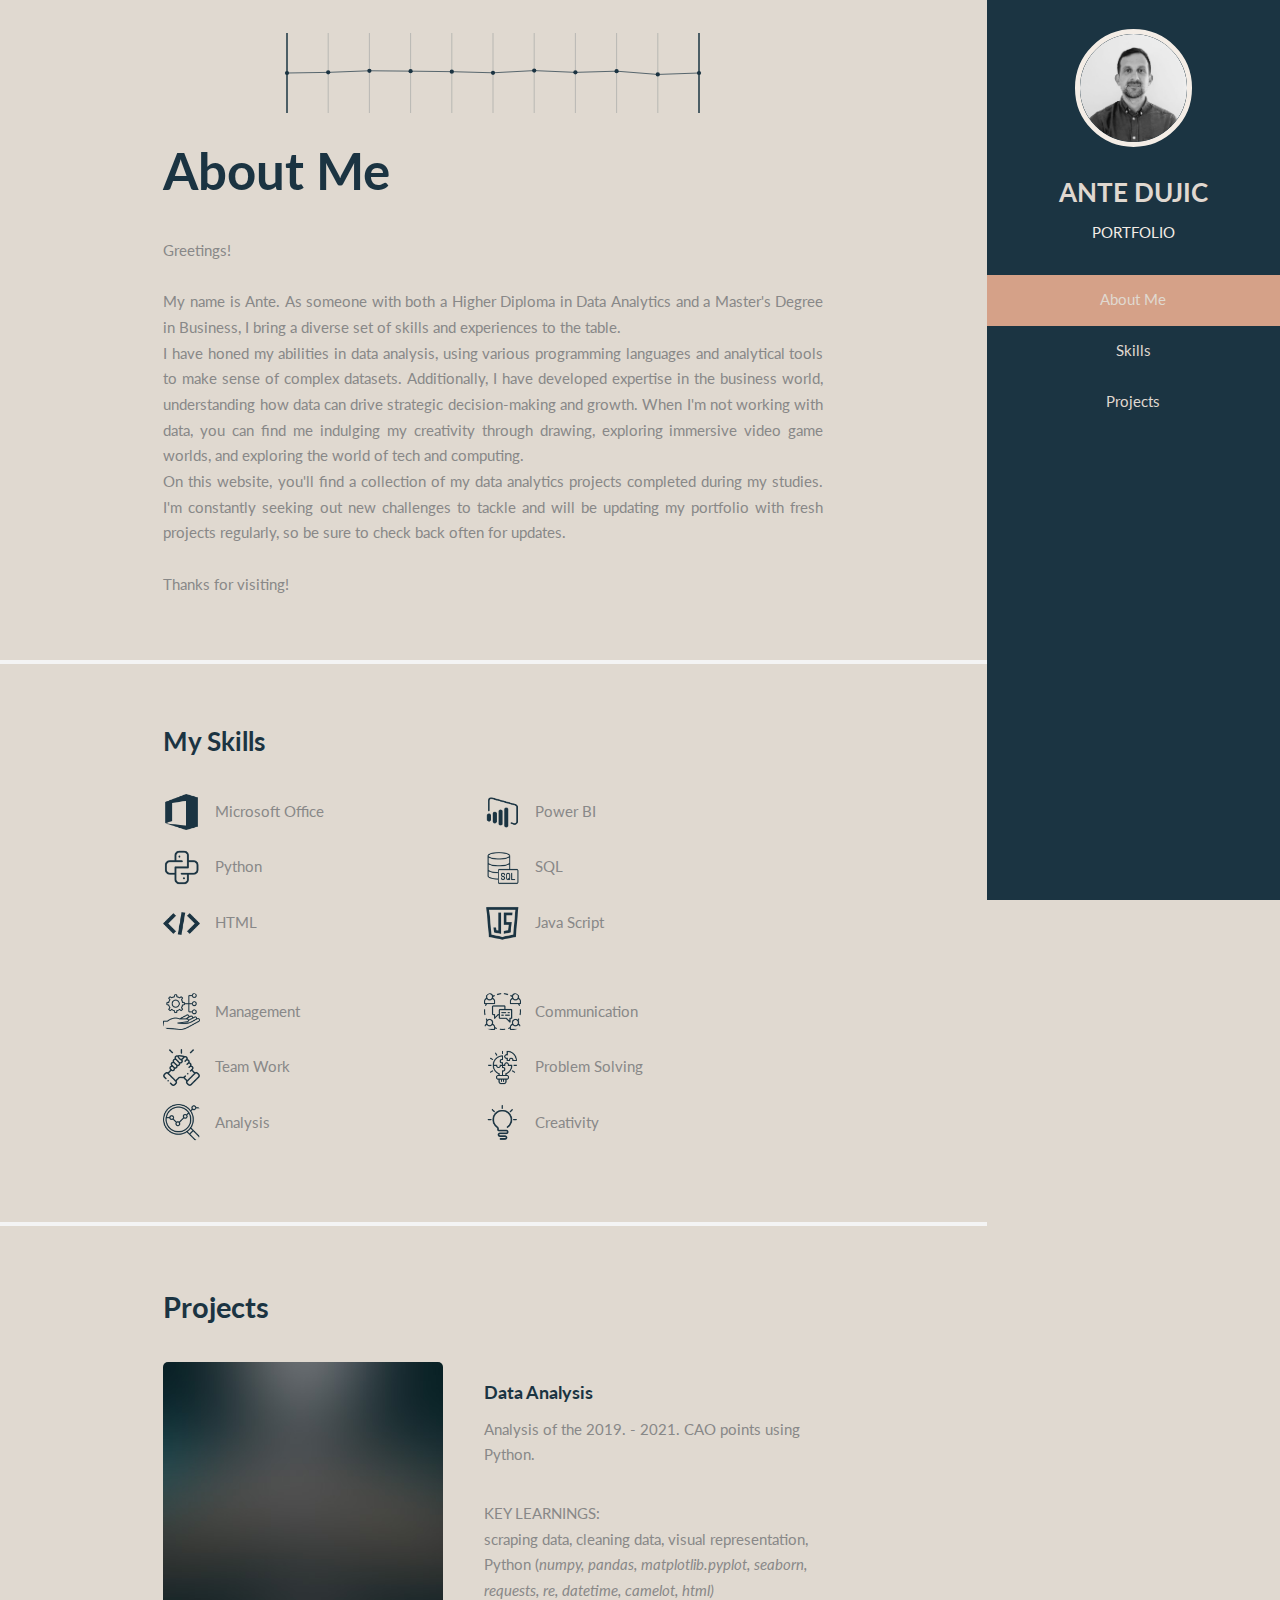
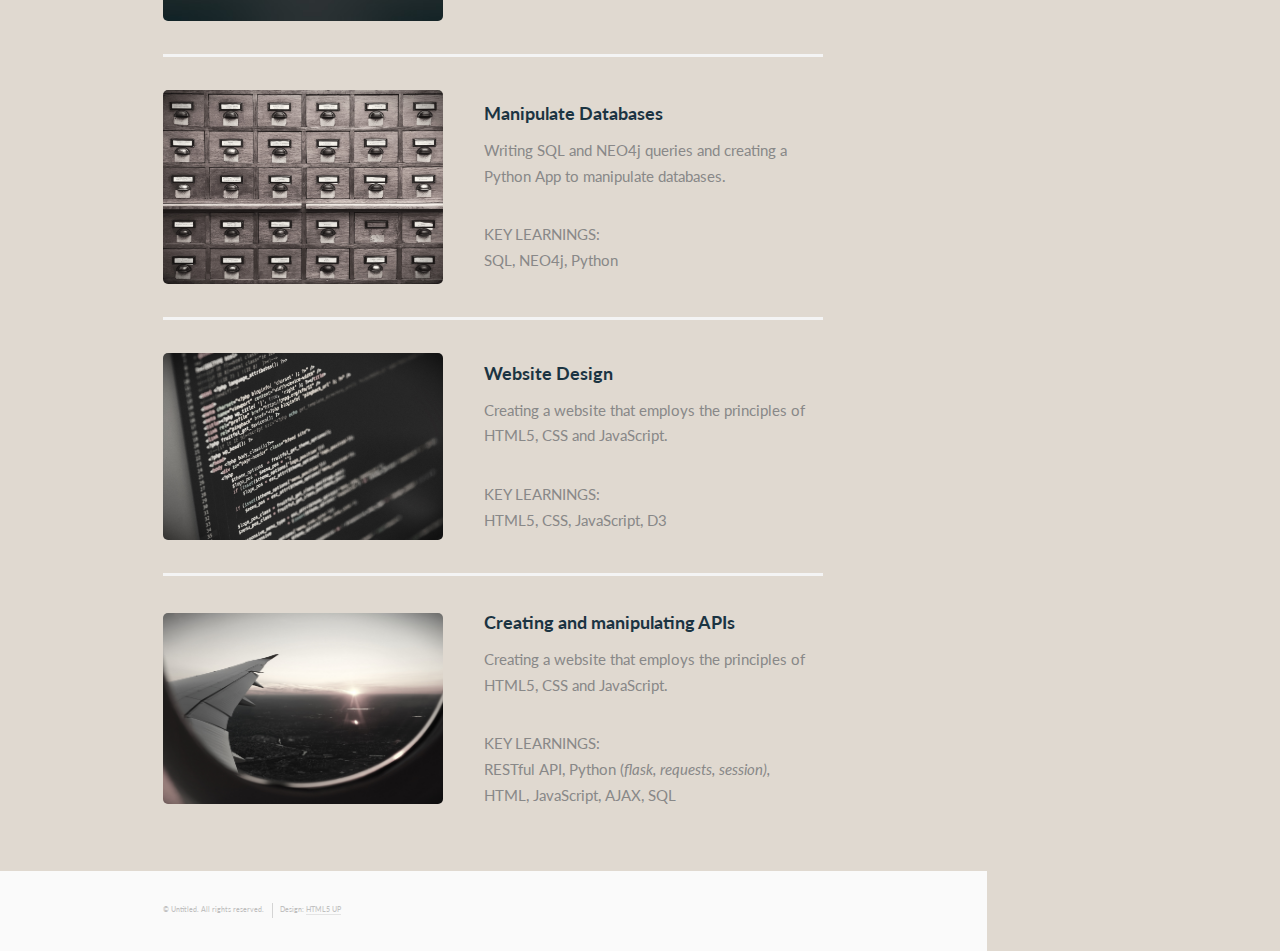
==== index.html @ eb54cd2c "Update" ====
<!DOCTYPE HTML>
<!--
	Read Only by HTML5 UP
	html5up.net | @ajlkn
	Free for personal and commercial use under the CCA 3.0 license (html5up.net/license)
-->
<html>
	<head>
		<title>Read Only by HTML5 UP</title>
		<meta charset="utf-8" />
		<meta name="viewport" content="width=device-width, initial-scale=1, user-scalable=no" />
		<link rel="stylesheet" href="assets/css/main.css" />
	</head>
	<body class="is-preload">

		<!-- Header -->
			<section id="header">
				<header>
					<span class="image avatar"><img src="images/profile.jpg" alt="" /></span>
					<h1 id="logo"><a href="#">ANTE DUJIC</a></h1>
					<p>PORTFOLIO</p>
				</header>
				<nav id="nav">
					<ul>
						<li><a href="#one" class="active">About Me</a></li>
						<li><a href="#two">Skills</a></li>
						<li><a href="#three">Projects</a></li>
						
					</ul>
				</nav>
				<footer>
					<ul class="icons">
						<li><a href="https://www.linkedin.com/in/ante-dujic-0506/" target="_blank" class="icon brands fa-linkedin"><span class="label">LinkedIn</span></a></li>
						<li><a href="https://github.com/AnteDujic" target="_blank" class="icon brands fa-github"><span class="label">Github</span></a></li>
						<li><a href="mailto:ante.dujic0506@gmail.com" target="_blank"  class="icon solid fa-envelope"><span class="label">Email</span></a></li>
					</ul>
				</footer>
			</section>

		<!-- Wrapper -->
			<div id="wrapper">

				<!-- Main -->
					<div id="main">

						<!-- One -->
							<section id="one">
								<div id="particles" class="image main" data-position="center">
									<canvas id="canvas"></canvas>
								</div>
								<div class="container">
									<header class="major">
										<h2>About Me</h2>
										
									</header>
									<p>Greetings! </br></br>
									My name is Ante. As someone with both a Higher Diploma in Data Analytics and a Master's Degree in Business, I bring a diverse set of skills and experiences to the table. </br> I have honed my abilities in data analysis, using various programming languages and analytical tools to make sense of complex datasets. Additionally, I have developed expertise in the business world, understanding how data can drive strategic decision-making and growth. When I'm not working with data, you can find me indulging my creativity through drawing, exploring immersive video game worlds, and exploring the world of tech and computing.</br>
									On this website, you'll find a collection of my data analytics projects completed during my studies. I'm constantly seeking out new challenges to tackle and will be updating my portfolio with fresh projects regularly, so be sure to check back often for updates.</br></br>
									Thanks for visiting! </p>
								</div>
							</section>

						<!-- Two -->
							<section id="two">
								<div class="container">
									<h3>My Skills</h3>
									<p></p>
									
									<ul class="feature-icons">
										<li><img src="images/icons/office.png" alt="Office">Microsoft Office</li>
										<li><img src="images/icons/powerbi.png" alt="BI">Power BI</li>
										<li><img src="images/icons/python.png" alt="Python">Python</li>	
										<li><img src="images/icons/sql.png" alt="Sql">SQL</li>
										<li><img src="images/icons/html.png" alt="html">HTML</li>
										<li><img src="images/icons/js.png" alt="Sql">Java Script</li>
									</ul>
									<ul class="feature-icons">
										<li><img src="images/icons/manage.png" alt="Management">Management</li>
										<li><img src="images/icons/talk.png" alt="Communication">Communication</li>
										<li><img src="images/icons/support.png" alt="Team Work">Team Work</li>	
										<li><img src="images/icons/problem.png" alt="Problem Solving">Problem Solving</li>
										<li><img src="images/icons/analysis.png" alt="Analysis">Analysis</li>
										<li><img src="images/icons/idea.png" alt="Creativity">Creativity</li>
									</ul>

								</div>
							</section>

						<!-- Three -->
							<section id="three">
								<div class="container">
									<h2>Projects</h2>
									<p></p>
									<div class="features">
										<article>
											<a href="https://nbviewer.org/github/AnteDujic/Fundamentals-of-Data-Analysis/blob/main/cao.ipynb" target="_blank" class="image"><img src="images/pic03.jpg" alt="" /></a>
											<div class="inner">
												<h4>Data Analysis</h4>
												<p>Analysis of the 2019. - 2021. CAO points using Python.</p>
												<p>KEY LEARNINGS:</br> scraping data, cleaning data, visual representation, Python (<i>numpy, pandas, matplotlib.pyplot, seaborn, requests, re, datetime, camelot, html)</i> </p>
											</div>
										</article>
										<article>
											<a href="https://github.com/AnteDujic/Applied-Databases" target="_blank" class="image"><img src="images/pic02.jpg" alt="" /></a>
											<div class="inner">
												<h4>Manipulate Databases</h4>
												<p>Writing SQL and NEO4j queries and creating a Python App to manipulate databases.</p>
												<p> KEY LEARNINGS: </br> SQL, NEO4j, Python </p>
											</div>
										</article>
										<article>
											<a href="https://github.com/AnteDujic/Web-Application-Development" target="_blank" class="image"><img src="images/pic01.jpg" alt="" /></a>
											<div class="inner">
												<h4>Website Design</h4>
												<p>Creating a website that employs the principles of HTML5, CSS and JavaScript.</p>
												<p>KEY LEARNINGS: </br> HTML5, CSS, JavaScript, D3</p>
											</div>
										</article>
																											<article>
											<a href="https://github.com/AnteDujic/data-representation-BigProject" target="_blank" class="image"><img src="images/pic04.jpg" alt="" /></a>
											<div class="inner">
												<h4>Creating and manipulating APIs</h4>
												<p>Creating a website that employs the principles of HTML5, CSS and JavaScript.</p>
												<p>KEY LEARNINGS: </br> RESTful API, Python (<i>flask, requests, session), </i> HTML, JavaScript, AJAX, SQL</p>
											</div>
										</article>
									</div>
								</div>
							</section>

						<!-- Four -->
						<!--
							<section id="four">
								<div class="container">
									<h3>Contact Me</h3>
									<p>Integer eu ante ornare amet commetus vestibulum blandit integer in curae ac faucibus integer non. Adipiscing cubilia elementum integer. Integer eu ante ornare amet commetus.</p>
									<form method="post" action="#">
										<div class="row gtr-uniform">
											<div class="col-6 col-12-xsmall"><input type="text" name="name" id="name" placeholder="Name" /></div>
											<div class="col-6 col-12-xsmall"><input type="email" name="email" id="email" placeholder="Email" /></div>
											<div class="col-12"><input type="text" name="subject" id="subject" placeholder="Subject" /></div>
											<div class="col-12"><textarea name="message" id="message" placeholder="Message" rows="6"></textarea></div>
											<div class="col-12">
												<ul class="actions">
													<li><input type="submit" class="primary" value="Send Message" /></li>
													<li><input type="reset" value="Reset Form" /></li>
												</ul>
											</div>
										</div>
									</form>
								</div>
							</section>

						<!-- Five -->
						<!--
							<section id="five">
								<div class="container">
									<h3>Elements</h3>

									<section>
										<h4>Text</h4>
										<p>This is <b>bold</b> and this is <strong>strong</strong>. This is <i>italic</i> and this is <em>emphasized</em>.
										This is <sup>superscript</sup> text and this is <sub>subscript</sub> text.
										This is <u>underlined</u> and this is code: <code>for (;;) { ... }</code>. Finally, <a href="#">this is a link</a>.</p>
										<hr />
										<header>
											<h4>Heading with a Subtitle</h4>
											<p>Lorem ipsum dolor sit amet nullam id egestas urna aliquam</p>
										</header>
										<p>Nunc lacinia ante nunc ac lobortis. Interdum adipiscing gravida odio porttitor sem non mi integer non faucibus ornare mi ut ante amet placerat aliquet. Volutpat eu sed ante lacinia sapien lorem accumsan varius montes viverra nibh in adipiscing blandit tempus accumsan.</p>
										<header>
											<h5>Heading with a Subtitle</h5>
											<p>Lorem ipsum dolor sit amet nullam id egestas urna aliquam</p>
										</header>
										<p>Nunc lacinia ante nunc ac lobortis. Interdum adipiscing gravida odio porttitor sem non mi integer non faucibus ornare mi ut ante amet placerat aliquet. Volutpat eu sed ante lacinia sapien lorem accumsan varius montes viverra nibh in adipiscing blandit tempus accumsan.</p>
										<hr />
										<h2>Heading Level 2</h2>
										<h3>Heading Level 3</h3>
										<h4>Heading Level 4</h4>
										<h5>Heading Level 5</h5>
										<h6>Heading Level 6</h6>
										<hr />
										<h5>Blockquote</h5>
										<blockquote>Fringilla nisl. Donec accumsan interdum nisi, quis tincidunt felis sagittis eget tempus euismod. Vestibulum ante ipsum primis in faucibus vestibulum. Blandit adipiscing eu felis iaculis volutpat ac adipiscing accumsan faucibus. Vestibulum ante ipsum primis in faucibus lorem ipsum dolor sit amet nullam adipiscing eu felis.</blockquote>
										<h5>Preformatted</h5>
										<pre><code>i = 0;

while (!deck.isInOrder()) {
    print 'Iteration ' + i;
    deck.shuffle();
    i++;
}

print 'It took ' + i + ' iterations to sort the deck.';</code></pre>
									</section>

									<section>
										<h4>Lists</h4>
										<div class="row">
											<div class="col-6 col-12-xsmall">
												<h5>Unordered</h5>
												<ul>
													<li>Dolor pulvinar etiam magna etiam.</li>
													<li>Sagittis adipiscing lorem eleifend.</li>
													<li>Felis enim feugiat dolore viverra.</li>
												</ul>
												<h5>Alternate</h5>
												<ul class="alt">
													<li>Dolor pulvinar etiam magna etiam.</li>
													<li>Sagittis adipiscing lorem eleifend.</li>
													<li>Felis enim feugiat dolore viverra.</li>
												</ul>
											</div>
											<div class="col-6 col-12-xsmall">
												<h5>Ordered</h5>
												<ol>
													<li>Dolor pulvinar etiam magna etiam.</li>
													<li>Etiam vel felis at lorem sed viverra.</li>
													<li>Felis enim feugiat dolore viverra.</li>
													<li>Dolor pulvinar etiam magna etiam.</li>
													<li>Etiam vel felis at lorem sed viverra.</li>
													<li>Felis enim feugiat dolore viverra.</li>
												</ol>
												<h5>Icons</h5>
												<ul class="icons">
													<li><a href="#" class="icon brands fa-twitter"><span class="label">Twitter</span></a></li>
													<li><a href="#" class="icon brands fa-facebook-f"><span class="label">Facebook</span></a></li>
													<li><a href="#" class="icon brands fa-instagram"><span class="label">Instagram</span></a></li>
													<li><a href="#" class="icon brands fa-github"><span class="label">Github</span></a></li>
													<li><a href="#" class="icon brands fa-dribbble"><span class="label">Dribbble</span></a></li>
													<li><a href="#" class="icon brands fa-tumblr"><span class="label">Tumblr</span></a></li>
												</ul>
											</div>
										</div>
										<h5>Actions</h5>
										<ul class="actions">
											<li><a href="#" class="button primary">Default</a></li>
											<li><a href="#" class="button">Default</a></li>
											<li><a href="#" class="button alt">Default</a></li>
										</ul>
										<ul class="actions small">
											<li><a href="#" class="button primary small">Small</a></li>
											<li><a href="#" class="button small">Small</a></li>
											<li><a href="#" class="button alt small">Small</a></li>
										</ul>
										<div class="row">
											<div class="col-3 col-6-medium col-12-xsmall">
												<ul class="actions stacked">
													<li><a href="#" class="button primary">Default</a></li>
													<li><a href="#" class="button">Default</a></li>
													<li><a href="#" class="button alt">Default</a></li>
												</ul>
											</div>
											<div class="col-3 col-6 col-12-xsmall">
												<ul class="actions stacked">
													<li><a href="#" class="button primary small">Small</a></li>
													<li><a href="#" class="button small">Small</a></li>
													<li><a href="#" class="button alt small">Small</a></li>
												</ul>
											</div>
											<div class="col-3 col-6-medium col-12-xsmall">
												<ul class="actions stacked">
													<li><a href="#" class="button primary fit">Default</a></li>
													<li><a href="#" class="button fit">Default</a></li>
													<li><a href="#" class="button alt fit">Default</a></li>
												</ul>
											</div>
											<div class="col-3 col-6-medium col-12-xsmall">
												<ul class="actions stacked">
													<li><a href="#" class="button primary small fit">Small</a></li>
													<li><a href="#" class="button small fit">Small</a></li>
													<li><a href="#" class="button alt small fit">Small</a></li>
												</ul>
											</div>
										</div>
									</section>

									<section>
										<h4>Table</h4>
										<h5>Default</h5>
										<div class="table-wrapper">
											<table>
												<thead>
													<tr>
														<th>Name</th>
														<th>Description</th>
														<th>Price</th>
													</tr>
												</thead>
												<tbody>
													<tr>
														<td>Item One</td>
														<td>Ante turpis integer aliquet porttitor.</td>
														<td>29.99</td>
													</tr>
													<tr>
														<td>Item Two</td>
														<td>Vis ac commodo adipiscing arcu aliquet.</td>
														<td>19.99</td>
													</tr>
													<tr>
														<td>Item Three</td>
														<td> Morbi faucibus arcu accumsan lorem.</td>
														<td>29.99</td>
													</tr>
													<tr>
														<td>Item Four</td>
														<td>Vitae integer tempus condimentum.</td>
														<td>19.99</td>
													</tr>
													<tr>
														<td>Item Five</td>
														<td>Ante turpis integer aliquet porttitor.</td>
														<td>29.99</td>
													</tr>
												</tbody>
												<tfoot>
													<tr>
														<td colspan="2"></td>
														<td>100.00</td>
													</tr>
												</tfoot>
											</table>
										</div>

										<h5>Alternate</h5>
										<div class="table-wrapper">
											<table class="alt">
												<thead>
													<tr>
														<th>Name</th>
														<th>Description</th>
														<th>Price</th>
													</tr>
												</thead>
												<tbody>
													<tr>
														<td>Item One</td>
														<td>Ante turpis integer aliquet porttitor.</td>
														<td>29.99</td>
													</tr>
													<tr>
														<td>Item Two</td>
														<td>Vis ac commodo adipiscing arcu aliquet.</td>
														<td>19.99</td>
													</tr>
													<tr>
														<td>Item Three</td>
														<td> Morbi faucibus arcu accumsan lorem.</td>
														<td>29.99</td>
													</tr>
													<tr>
														<td>Item Four</td>
														<td>Vitae integer tempus condimentum.</td>
														<td>19.99</td>
													</tr>
													<tr>
														<td>Item Five</td>
														<td>Ante turpis integer aliquet porttitor.</td>
														<td>29.99</td>
													</tr>
												</tbody>
												<tfoot>
													<tr>
														<td colspan="2"></td>
														<td>100.00</td>
													</tr>
												</tfoot>
											</table>
										</div>
									</section>

									<section>
										<h4>Buttons</h4>
										<ul class="actions">
											<li><a href="#" class="button primary">Primary</a></li>
											<li><a href="#" class="button">Default</a></li>
											<li><a href="#" class="button alt">Alternate</a></li>
										</ul>
										<ul class="actions">
											<li><a href="#" class="button primary large">Large</a></li>
											<li><a href="#" class="button">Default</a></li>
											<li><a href="#" class="button alt small">Small</a></li>
										</ul>
										<ul class="actions fit">
											<li><a href="#" class="button primary fit">Fit</a></li>
											<li><a href="#" class="button fit">Fit</a></li>
											<li><a href="#" class="button alt fit">Fit</a></li>
										</ul>
										<ul class="actions fit small">
											<li><a href="#" class="button primary fit small">Fit + Small</a></li>
											<li><a href="#" class="button fit small">Fit + Small</a></li>
											<li><a href="#" class="button alt fit small">Fit + Small</a></li>
										</ul>
										<ul class="actions">
											<li><a href="#" class="button primary icon solid fa-download">Icon</a></li>
											<li><a href="#" class="button icon solid fa-download">Icon</a></li>
											<li><a href="#" class="button alt icon solid fa-check">Icon</a></li>
										</ul>
										<ul class="actions">
											<li><span class="button primary disabled">Primary</span></li>
											<li><span class="button disabled">Default</span></li>
											<li><span class="button alt disabled">Alternate</span></li>
										</ul>
									</section>

									<section>
										<h4>Form</h4>
										<form method="post" action="#">
											<div class="row gtr-uniform">
												<div class="col-6 col-12-xsmall">
													<input type="text" name="demo-name" id="demo-name" value="" placeholder="Name" />
												</div>
												<div class="col-6 col-12-xsmall">
													<input type="email" name="demo-email" id="demo-email" value="" placeholder="Email" />
												</div>
												<div class="col-12">
													<select name="demo-category" id="demo-category">
														<option value="">- Category -</option>
														<option value="1">Manufacturing</option>
														<option value="1">Shipping</option>
														<option value="1">Administration</option>
														<option value="1">Human Resources</option>
													</select>
												</div>
												<div class="col-4 col-12-medium">
													<input type="radio" id="demo-priority-low" name="demo-priority" checked>
													<label for="demo-priority-low">Low Priority</label>
												</div>
												<div class="col-4 col-12-medium">
													<input type="radio" id="demo-priority-normal" name="demo-priority">
													<label for="demo-priority-normal">Normal Priority</label>
												</div>
												<div class="col-4 col-12-medium">
													<input type="radio" id="demo-priority-high" name="demo-priority">
													<label for="demo-priority-high">High Priority</label>
												</div>
												<div class="col-6 col-12-medium">
													<input type="checkbox" id="demo-copy" name="demo-copy">
													<label for="demo-copy">Email me a copy of this message</label>
												</div>
												<div class="col-6 col-12-medium">
													<input type="checkbox" id="demo-human" name="demo-human" checked>
													<label for="demo-human">I am a human and not a robot</label>
												</div>
												<div class="col-12">
													<textarea name="demo-message" id="demo-message" placeholder="Enter your message" rows="6"></textarea>
												</div>
												<div class="col-12">
													<ul class="actions">
														<li><input type="submit" value="Send Message" /></li>
														<li><input type="reset" value="Reset" class="alt" /></li>
													</ul>
												</div>
											</div>
										</form>
									</section>

									<section>
										<h4>Image</h4>
										<h5>Fit</h5>
										<span class="image fit"><img src="images/banner.jpg" alt="" /></span>
										<div class="box alt">
											<div class="row gtr-50 gtr-uniform">
												<div class="col-4"><span class="image fit"><img src="images/pic01.jpg" alt="" /></span></div>
												<div class="col-4"><span class="image fit"><img src="images/pic02.jpg" alt="" /></span></div>
												<div class="col-4"><span class="image fit"><img src="images/pic03.jpg" alt="" /></span></div>
												<div class="col-4"><span class="image fit"><img src="images/pic02.jpg" alt="" /></span></div>
												<div class="col-4"><span class="image fit"><img src="images/pic03.jpg" alt="" /></span></div>
												<div class="col-4"><span class="image fit"><img src="images/pic01.jpg" alt="" /></span></div>
												<div class="col-4"><span class="image fit"><img src="images/pic03.jpg" alt="" /></span></div>
												<div class="col-4"><span class="image fit"><img src="images/pic01.jpg" alt="" /></span></div>
												<div class="col-4"><span class="image fit"><img src="images/pic02.jpg" alt="" /></span></div>
											</div>
										</div>
										<h5>Left &amp; Right</h5>
										<p><span class="image left"><img src="images/avatar.jpg" alt="" /></span>Fringilla nisl. Donec accumsan interdum nisi, quis tincidunt felis sagittis eget. tempus euismod. Vestibulum ante ipsum primis in faucibus vestibulum. Blandit adipiscing eu felis iaculis volutpat ac adipiscing accumsan eu faucibus. Integer ac pellentesque praesent tincidunt felis sagittis eget. tempus euismod. Vestibulum ante ipsum primis in faucibus vestibulum. Blandit adipiscing eu felis iaculis volutpat ac adipiscing accumsan eu faucibus. Integer ac pellentesque praesent. Donec accumsan interdum nisi, quis tincidunt felis sagittis eget. tempus euismod. Vestibulum ante ipsum primis in faucibus vestibulum. Blandit adipiscing eu felis iaculis volutpat ac adipiscing accumsan eu faucibus. Integer ac pellentesque praesent tincidunt felis sagittis eget. tempus euismod. Vestibulum ante ipsum primis in faucibus vestibulum. Blandit adipiscing eu felis iaculis volutpat ac adipiscing accumsan eu faucibus. Integer ac pellentesque praesent.</p>
										<p><span class="image right"><img src="images/avatar.jpg" alt="" /></span>Fringilla nisl. Donec accumsan interdum nisi, quis tincidunt felis sagittis eget. tempus euismod. Vestibulum ante ipsum primis in faucibus vestibulum. Blandit adipiscing eu felis iaculis volutpat ac adipiscing accumsan eu faucibus. Integer ac pellentesque praesent tincidunt felis sagittis eget. tempus euismod. Vestibulum ante ipsum primis in faucibus vestibulum. Blandit adipiscing eu felis iaculis volutpat ac adipiscing accumsan eu faucibus. Integer ac pellentesque praesent. Donec accumsan interdum nisi, quis tincidunt felis sagittis eget. tempus euismod. Vestibulum ante ipsum primis in faucibus vestibulum. Blandit adipiscing eu felis iaculis volutpat ac adipiscing accumsan eu faucibus. Integer ac pellentesque praesent tincidunt felis sagittis eget. tempus euismod. Vestibulum ante ipsum primis in faucibus vestibulum. Blandit adipiscing eu felis iaculis volutpat ac adipiscing accumsan eu faucibus. Integer ac pellentesque praesent.</p>
									</section>

								</div>
							</section>
						-->

					</div>

				<!-- Footer -->
					<section id="footer">
						<div class="container">
							<ul class="copyright">
								<li>&copy; Untitled. All rights reserved.</li><li>Design: <a href="http://html5up.net">HTML5 UP</a></li>
							</ul>
						</div>
					</section>

			</div>

		<!-- Scripts -->
			<script src="assets/js/jquery.min.js"></script>
			<script src="assets/js/jquery.scrollex.min.js"></script>
			<script src="assets/js/jquery.scrolly.min.js"></script>
			<script src="assets/js/browser.min.js"></script>
			<script src="assets/js/breakpoints.min.js"></script>
			<script src="assets/js/util.js"></script>
			<script src="assets/js/main.js"></script>
			<script src="assets/js/sketch.js"></script>

	</body>
</html>
---- assets/css/main.css ----
@import url("fontawesome-all.min.css");
@import url("https://fonts.googleapis.com/css?family=Lato:400,400italic,700,700italic|Source+Code+Pro:400");

/*
	Read Only by HTML5 UP
	html5up.net | @ajlkn
	Free for personal and commercial use under the CCA 3.0 license (html5up.net/license)
*/

canvas {
  position: absolute;
  top: 100%;
  left: 50%;
  transform: translate(-50%, -50%);
}


  #one p {
    text-align: justify;
  }
  
  
  
  
  
  
  


html, body, div, span, applet, object,
iframe, h1, h2, h3, h4, h5, h6, p, blockquote,
pre, a, abbr, acronym, address, big, cite,
code, del, dfn, em, img, ins, kbd, q, s, samp,
small, strike, strong, sub, sup, tt, var, b,
u, i, center, dl, dt, dd, ol, ul, li, fieldset,
form, label, legend, table, caption, tbody,
tfoot, thead, tr, th, td, article, aside,
canvas, details, embed, figure, figcaption,
footer, header, hgroup, menu, nav, output, ruby,
section, summary, time, mark, audio, video {
	margin: 0;
	padding: 0;
	border: 0;
	font-size: 100%;
	font: inherit;
	vertical-align: baseline;}

article, aside, details, figcaption, figure,
footer, header, hgroup, menu, nav, section {
	display: block;}

body {
	line-height: 1;
}

ol, ul {
	list-style: none;
}

blockquote, q {
	quotes: none;
}

	blockquote:before, blockquote:after, q:before, q:after {
		content: '';
		content: none;
	}

table {
	border-collapse: collapse;
	border-spacing: 0;
}

body {
	-webkit-text-size-adjust: none;
}

mark {
	background-color: transparent;
	color: inherit;
}

input::-moz-focus-inner {
	border: 0;
	padding: 0;
}

input, select, textarea {
	-moz-appearance: none;
	-webkit-appearance: none;
	-ms-appearance: none;
	appearance: none;
}

/* Basic */

	html {
		box-sizing: border-box;
	}

	*, *:before, *:after {
		box-sizing: inherit;
	}

	body {
		background: #e0d9d0; /* light color*/
	}

		body.is-preload *, body.is-preload *:before, body.is-preload *:after {
			-moz-animation: none !important;
			-webkit-animation: none !important;
			-ms-animation: none !important;
			animation: none !important;
			-moz-transition: none !important;
			-webkit-transition: none !important;
			-ms-transition: none !important;
			transition: none !important;
		}

	body, input, select, textarea {
		color: #888; /* text */
		font-family: "Lato", sans-serif;
		font-size: 16pt;
		font-weight: 400;
		line-height: 1.75em;
	}

	a {
		-moz-transition: color 0.2s ease-in-out, border-color 0.2s ease-in-out;
		-webkit-transition: color 0.2s ease-in-out, border-color 0.2s ease-in-out;
		-ms-transition: color 0.2s ease-in-out, border-color 0.2s ease-in-out;
		transition: color 0.2s ease-in-out, border-color 0.2s ease-in-out;
		border-bottom: solid 1px #e4e4e4;
		color: inherit;
		text-decoration: none;
	}

		a:hover {
			border-bottom-color: transparent;
			color: #b1b9b8 !important;
		}

	strong, b {
		color: #777;
		font-weight: 700;
	}

	em, i {
		font-style: italic;
	}

	p {
		margin: 0 0 2.25em 0;
	}

	h1, h2, h3, h4, h5, h6 {
		color: #1b3442; /* skills */
		font-weight: 700;
		line-height: 1em;
		margin: 0 0 0.5625em 0;
	}

		h1 a, h2 a, h3 a, h4 a, h5 a, h6 a {
			border: 0;
			color: inherit;
			text-decoration: none;
		}

	h2 {
		font-size: 2em;
		line-height: 1.5em;
	}

	h3 {
		font-size: 1.75em;
		line-height: 1.5em;
	}

	h4 {
		font-size: 1.25em;
		line-height: 1.5em;
	}

	h5 {
		font-size: 0.9em;
		line-height: 1.5em;
	}

	h6 {
		font-size: 0.7em;
		line-height: 1.5em;
	}

	sub {
		font-size: 0.8em;
		position: relative;
		top: 0.5em;
	}

	sup {
		font-size: 0.8em;
		position: relative;
		top: -0.5em;
	}

	hr {
		border: 0;
		border-bottom: solid 2px #f4f4f4;
		margin: 2.25em 0;
	}

		hr.major {
			margin: 3.375em 0;
		}

	blockquote {
		border-left: solid 8px #e4e4e4;
		font-style: italic;
		margin: 0 0 2.25em 0;
		padding: 0.5em 0 0.5em 2em;
	}

	code {
		background: #555;
		border-radius: 5px;
		color: #e0d9d0;
		font-family: "Source Code Pro", monospace;
		font-size: 0.9em;
		margin: 0 0.25em;
		padding: 0.25em 0.65em;
	}

	pre {
		font-family: "Source Code Pro", monospace;
		font-size: 0.9em;
		margin: 0 0 2.25em 0;
	}

		pre code {
			-webkit-overflow-scrolling: touch;
			display: block;
			line-height: 1.5em;
			overflow-x: auto;
			padding: 1em 1.5em;
		}

	.align-left {
		text-align: left;
	}

	.align-center {
		text-align: center;
	}

	.align-right {
		text-align: right;
	}

/* Row */

	.row {
		display: flex;
		flex-wrap: wrap;
		box-sizing: border-box;
		align-items: stretch;
	}

		.row > * {
			box-sizing: border-box;
		}

		.row.gtr-uniform > * > :last-child {
			margin-bottom: 0;
		}

		.row.aln-left {
			justify-content: flex-start;
		}

		.row.aln-center {
			justify-content: center;
		}

		.row.aln-right {
			justify-content: flex-end;
		}

		.row.aln-top {
			align-items: flex-start;
		}

		.row.aln-middle {
			align-items: center;
		}

		.row.aln-bottom {
			align-items: flex-end;
		}

		.row > .imp {
			order: -1;
		}

		.row > .col-1 {
			width: 8.33333%;
		}

		.row > .off-1 {
			margin-left: 8.33333%;
		}

		.row > .col-2 {
			width: 16.66667%;
		}

		.row > .off-2 {
			margin-left: 16.66667%;
		}

		.row > .col-3 {
			width: 25%;
		}

		.row > .off-3 {
			margin-left: 25%;
		}

		.row > .col-4 {
			width: 33.33333%;
		}

		.row > .off-4 {
			margin-left: 33.33333%;
		}

		.row > .col-5 {
			width: 41.66667%;
		}

		.row > .off-5 {
			margin-left: 41.66667%;
		}

		.row > .col-6 {
			width: 50%;
		}

		.row > .off-6 {
			margin-left: 50%;
		}

		.row > .col-7 {
			width: 58.33333%;
		}

		.row > .off-7 {
			margin-left: 58.33333%;
		}

		.row > .col-8 {
			width: 66.66667%;
		}

		.row > .off-8 {
			margin-left: 66.66667%;
		}

		.row > .col-9 {
			width: 75%;
		}

		.row > .off-9 {
			margin-left: 75%;
		}

		.row > .col-10 {
			width: 83.33333%;
		}

		.row > .off-10 {
			margin-left: 83.33333%;
		}

		.row > .col-11 {
			width: 91.66667%;
		}

		.row > .off-11 {
			margin-left: 91.66667%;
		}

		.row > .col-12 {
			width: 100%;
		}

		.row > .off-12 {
			margin-left: 100%;
		}

		.row.gtr-0 {
			margin-top: 0;
			margin-left: 0em;
		}

			.row.gtr-0 > * {
				padding: 0 0 0 0em;
			}

			.row.gtr-0.gtr-uniform {
				margin-top: 0em;
			}

				.row.gtr-0.gtr-uniform > * {
					padding-top: 0em;
				}

		.row.gtr-25 {
			margin-top: 0;
			margin-left: -0.5em;
		}

			.row.gtr-25 > * {
				padding: 0 0 0 0.5em;
			}

			.row.gtr-25.gtr-uniform {
				margin-top: -0.5em;
			}

				.row.gtr-25.gtr-uniform > * {
					padding-top: 0.5em;
				}

		.row.gtr-50 {
			margin-top: 0;
			margin-left: -1em;
		}

			.row.gtr-50 > * {
				padding: 0 0 0 1em;
			}

			.row.gtr-50.gtr-uniform {
				margin-top: -1em;
			}

				.row.gtr-50.gtr-uniform > * {
					padding-top: 1em;
				}

		.row {
			margin-top: 0;
			margin-left: -2em;
		}

			.row > * {
				padding: 0 0 0 2em;
			}

			.row.gtr-uniform {
				margin-top: -2em;
			}

				.row.gtr-uniform > * {
					padding-top: 2em;
				}

		.row.gtr-150 {
			margin-top: 0;
			margin-left: -3em;
		}

			.row.gtr-150 > * {
				padding: 0 0 0 3em;
			}

			.row.gtr-150.gtr-uniform {
				margin-top: -3em;
			}

				.row.gtr-150.gtr-uniform > * {
					padding-top: 3em;
				}

		.row.gtr-200 {
			margin-top: 0;
			margin-left: -4em;
		}

			.row.gtr-200 > * {
				padding: 0 0 0 4em;
			}

			.row.gtr-200.gtr-uniform {
				margin-top: -4em;
			}

				.row.gtr-200.gtr-uniform > * {
					padding-top: 4em;
				}

		@media screen and (max-width: 1680px) {

			.row {
				display: flex;
				flex-wrap: wrap;
				box-sizing: border-box;
				align-items: stretch;
			}

				.row > * {
					box-sizing: border-box;
				}

				.row.gtr-uniform > * > :last-child {
					margin-bottom: 0;
				}

				.row.aln-left {
					justify-content: flex-start;
				}

				.row.aln-center {
					justify-content: center;
				}

				.row.aln-right {
					justify-content: flex-end;
				}

				.row.aln-top {
					align-items: flex-start;
				}

				.row.aln-middle {
					align-items: center;
				}

				.row.aln-bottom {
					align-items: flex-end;
				}

				.row > .imp-xlarge {
					order: -1;
				}

				.row > .col-1-xlarge {
					width: 8.33333%;
				}

				.row > .off-1-xlarge {
					margin-left: 8.33333%;
				}

				.row > .col-2-xlarge {
					width: 16.66667%;
				}

				.row > .off-2-xlarge {
					margin-left: 16.66667%;
				}

				.row > .col-3-xlarge {
					width: 25%;
				}

				.row > .off-3-xlarge {
					margin-left: 25%;
				}

				.row > .col-4-xlarge {
					width: 33.33333%;
				}

				.row > .off-4-xlarge {
					margin-left: 33.33333%;
				}

				.row > .col-5-xlarge {
					width: 41.66667%;
				}

				.row > .off-5-xlarge {
					margin-left: 41.66667%;
				}

				.row > .col-6-xlarge {
					width: 50%;
				}

				.row > .off-6-xlarge {
					margin-left: 50%;
				}

				.row > .col-7-xlarge {
					width: 58.33333%;
				}

				.row > .off-7-xlarge {
					margin-left: 58.33333%;
				}

				.row > .col-8-xlarge {
					width: 66.66667%;
				}

				.row > .off-8-xlarge {
					margin-left: 66.66667%;
				}

				.row > .col-9-xlarge {
					width: 75%;
				}

				.row > .off-9-xlarge {
					margin-left: 75%;
				}

				.row > .col-10-xlarge {
					width: 83.33333%;
				}

				.row > .off-10-xlarge {
					margin-left: 83.33333%;
				}

				.row > .col-11-xlarge {
					width: 91.66667%;
				}

				.row > .off-11-xlarge {
					margin-left: 91.66667%;
				}

				.row > .col-12-xlarge {
					width: 100%;
				}

				.row > .off-12-xlarge {
					margin-left: 100%;
				}

				.row.gtr-0 {
					margin-top: 0;
					margin-left: 0em;
				}

					.row.gtr-0 > * {
						padding: 0 0 0 0em;
					}

					.row.gtr-0.gtr-uniform {
						margin-top: 0em;
					}

						.row.gtr-0.gtr-uniform > * {
							padding-top: 0em;
						}

				.row.gtr-25 {
					margin-top: 0;
					margin-left: -0.5em;
				}

					.row.gtr-25 > * {
						padding: 0 0 0 0.5em;
					}

					.row.gtr-25.gtr-uniform {
						margin-top: -0.5em;
					}

						.row.gtr-25.gtr-uniform > * {
							padding-top: 0.5em;
						}

				.row.gtr-50 {
					margin-top: 0;
					margin-left: -1em;
				}

					.row.gtr-50 > * {
						padding: 0 0 0 1em;
					}

					.row.gtr-50.gtr-uniform {
						margin-top: -1em;
					}

						.row.gtr-50.gtr-uniform > * {
							padding-top: 1em;
						}

				.row {
					margin-top: 0;
					margin-left: -2em;
				}

					.row > * {
						padding: 0 0 0 2em;
					}

					.row.gtr-uniform {
						margin-top: -2em;
					}

						.row.gtr-uniform > * {
							padding-top: 2em;
						}

				.row.gtr-150 {
					margin-top: 0;
					margin-left: -3em;
				}

					.row.gtr-150 > * {
						padding: 0 0 0 3em;
					}

					.row.gtr-150.gtr-uniform {
						margin-top: -3em;
					}

						.row.gtr-150.gtr-uniform > * {
							padding-top: 3em;
						}

				.row.gtr-200 {
					margin-top: 0;
					margin-left: -4em;
				}

					.row.gtr-200 > * {
						padding: 0 0 0 4em;
					}

					.row.gtr-200.gtr-uniform {
						margin-top: -4em;
					}

						.row.gtr-200.gtr-uniform > * {
							padding-top: 4em;
						}

		}

		@media screen and (max-width: 1280px) {

			.row {
				display: flex;
				flex-wrap: wrap;
				box-sizing: border-box;
				align-items: stretch;
			}

				.row > * {
					box-sizing: border-box;
				}

				.row.gtr-uniform > * > :last-child {
					margin-bottom: 0;
				}

				.row.aln-left {
					justify-content: flex-start;
				}

				.row.aln-center {
					justify-content: center;
				}

				.row.aln-right {
					justify-content: flex-end;
				}

				.row.aln-top {
					align-items: flex-start;
				}

				.row.aln-middle {
					align-items: center;
				}

				.row.aln-bottom {
					align-items: flex-end;
				}

				.row > .imp-large {
					order: -1;
				}

				.row > .col-1-large {
					width: 8.33333%;
				}

				.row > .off-1-large {
					margin-left: 8.33333%;
				}

				.row > .col-2-large {
					width: 16.66667%;
				}

				.row > .off-2-large {
					margin-left: 16.66667%;
				}

				.row > .col-3-large {
					width: 25%;
				}

				.row > .off-3-large {
					margin-left: 25%;
				}

				.row > .col-4-large {
					width: 33.33333%;
				}

				.row > .off-4-large {
					margin-left: 33.33333%;
				}

				.row > .col-5-large {
					width: 41.66667%;
				}

				.row > .off-5-large {
					margin-left: 41.66667%;
				}

				.row > .col-6-large {
					width: 50%;
				}

				.row > .off-6-large {
					margin-left: 50%;
				}

				.row > .col-7-large {
					width: 58.33333%;
				}

				.row > .off-7-large {
					margin-left: 58.33333%;
				}

				.row > .col-8-large {
					width: 66.66667%;
				}

				.row > .off-8-large {
					margin-left: 66.66667%;
				}

				.row > .col-9-large {
					width: 75%;
				}

				.row > .off-9-large {
					margin-left: 75%;
				}

				.row > .col-10-large {
					width: 83.33333%;
				}

				.row > .off-10-large {
					margin-left: 83.33333%;
				}

				.row > .col-11-large {
					width: 91.66667%;
				}

				.row > .off-11-large {
					margin-left: 91.66667%;
				}

				.row > .col-12-large {
					width: 100%;
				}

				.row > .off-12-large {
					margin-left: 100%;
				}

				.row.gtr-0 {
					margin-top: 0;
					margin-left: 0em;
				}

					.row.gtr-0 > * {
						padding: 0 0 0 0em;
					}

					.row.gtr-0.gtr-uniform {
						margin-top: 0em;
					}

						.row.gtr-0.gtr-uniform > * {
							padding-top: 0em;
						}

				.row.gtr-25 {
					margin-top: 0;
					margin-left: -0.375em;
				}

					.row.gtr-25 > * {
						padding: 0 0 0 0.375em;
					}

					.row.gtr-25.gtr-uniform {
						margin-top: -0.375em;
					}

						.row.gtr-25.gtr-uniform > * {
							padding-top: 0.375em;
						}

				.row.gtr-50 {
					margin-top: 0;
					margin-left: -0.75em;
				}

					.row.gtr-50 > * {
						padding: 0 0 0 0.75em;
					}

					.row.gtr-50.gtr-uniform {
						margin-top: -0.75em;
					}

						.row.gtr-50.gtr-uniform > * {
							padding-top: 0.75em;
						}

				.row {
					margin-top: 0;
					margin-left: -1.5em;
				}

					.row > * {
						padding: 0 0 0 1.5em;
					}

					.row.gtr-uniform {
						margin-top: -1.5em;
					}

						.row.gtr-uniform > * {
							padding-top: 1.5em;
						}

				.row.gtr-150 {
					margin-top: 0;
					margin-left: -2.25em;
				}

					.row.gtr-150 > * {
						padding: 0 0 0 2.25em;
					}

					.row.gtr-150.gtr-uniform {
						margin-top: -2.25em;
					}

						.row.gtr-150.gtr-uniform > * {
							padding-top: 2.25em;
						}

				.row.gtr-200 {
					margin-top: 0;
					margin-left: -3em;
				}

					.row.gtr-200 > * {
						padding: 0 0 0 3em;
					}

					.row.gtr-200.gtr-uniform {
						margin-top: -3em;
					}

						.row.gtr-200.gtr-uniform > * {
							padding-top: 3em;
						}

		}

		@media screen and (max-width: 1024px) {

			.row {
				display: flex;
				flex-wrap: wrap;
				box-sizing: border-box;
				align-items: stretch;
			}

				.row > * {
					box-sizing: border-box;
				}

				.row.gtr-uniform > * > :last-child {
					margin-bottom: 0;
				}

				.row.aln-left {
					justify-content: flex-start;
				}

				.row.aln-center {
					justify-content: center;
				}

				.row.aln-right {
					justify-content: flex-end;
				}

				.row.aln-top {
					align-items: flex-start;
				}

				.row.aln-middle {
					align-items: center;
				}

				.row.aln-bottom {
					align-items: flex-end;
				}

				.row > .imp-medium {
					order: -1;
				}

				.row > .col-1-medium {
					width: 8.33333%;
				}

				.row > .off-1-medium {
					margin-left: 8.33333%;
				}

				.row > .col-2-medium {
					width: 16.66667%;
				}

				.row > .off-2-medium {
					margin-left: 16.66667%;
				}

				.row > .col-3-medium {
					width: 25%;
				}

				.row > .off-3-medium {
					margin-left: 25%;
				}

				.row > .col-4-medium {
					width: 33.33333%;
				}

				.row > .off-4-medium {
					margin-left: 33.33333%;
				}

				.row > .col-5-medium {
					width: 41.66667%;
				}

				.row > .off-5-medium {
					margin-left: 41.66667%;
				}

				.row > .col-6-medium {
					width: 50%;
				}

				.row > .off-6-medium {
					margin-left: 50%;
				}

				.row > .col-7-medium {
					width: 58.33333%;
				}

				.row > .off-7-medium {
					margin-left: 58.33333%;
				}

				.row > .col-8-medium {
					width: 66.66667%;
				}

				.row > .off-8-medium {
					margin-left: 66.66667%;
				}

				.row > .col-9-medium {
					width: 75%;
				}

				.row > .off-9-medium {
					margin-left: 75%;
				}

				.row > .col-10-medium {
					width: 83.33333%;
				}

				.row > .off-10-medium {
					margin-left: 83.33333%;
				}

				.row > .col-11-medium {
					width: 91.66667%;
				}

				.row > .off-11-medium {
					margin-left: 91.66667%;
				}

				.row > .col-12-medium {
					width: 100%;
				}

				.row > .off-12-medium {
					margin-left: 100%;
				}

				.row.gtr-0 {
					margin-top: 0;
					margin-left: 0em;
				}

					.row.gtr-0 > * {
						padding: 0 0 0 0em;
					}

					.row.gtr-0.gtr-uniform {
						margin-top: 0em;
					}

						.row.gtr-0.gtr-uniform > * {
							padding-top: 0em;
						}

				.row.gtr-25 {
					margin-top: 0;
					margin-left: -0.375em;
				}

					.row.gtr-25 > * {
						padding: 0 0 0 0.375em;
					}

					.row.gtr-25.gtr-uniform {
						margin-top: -0.375em;
					}

						.row.gtr-25.gtr-uniform > * {
							padding-top: 0.375em;
						}

				.row.gtr-50 {
					margin-top: 0;
					margin-left: -0.75em;
				}

					.row.gtr-50 > * {
						padding: 0 0 0 0.75em;
					}

					.row.gtr-50.gtr-uniform {
						margin-top: -0.75em;
					}

						.row.gtr-50.gtr-uniform > * {
							padding-top: 0.75em;
						}

				.row {
					margin-top: 0;
					margin-left: -1.5em;
				}

					.row > * {
						padding: 0 0 0 1.5em;
					}

					.row.gtr-uniform {
						margin-top: -1.5em;
					}

						.row.gtr-uniform > * {
							padding-top: 1.5em;
						}

				.row.gtr-150 {
					margin-top: 0;
					margin-left: -2.25em;
				}

					.row.gtr-150 > * {
						padding: 0 0 0 2.25em;
					}

					.row.gtr-150.gtr-uniform {
						margin-top: -2.25em;
					}

						.row.gtr-150.gtr-uniform > * {
							padding-top: 2.25em;
						}

				.row.gtr-200 {
					margin-top: 0;
					margin-left: -3em;
				}

					.row.gtr-200 > * {
						padding: 0 0 0 3em;
					}

					.row.gtr-200.gtr-uniform {
						margin-top: -3em;
					}

						.row.gtr-200.gtr-uniform > * {
							padding-top: 3em;
						}

		}

		@media screen and (max-width: 736px) {

			.row {
				display: flex;
				flex-wrap: wrap;
				box-sizing: border-box;
				align-items: stretch;
			}

				.row > * {
					box-sizing: border-box;
				}

				.row.gtr-uniform > * > :last-child {
					margin-bottom: 0;
				}

				.row.aln-left {
					justify-content: flex-start;
				}

				.row.aln-center {
					justify-content: center;
				}

				.row.aln-right {
					justify-content: flex-end;
				}

				.row.aln-top {
					align-items: flex-start;
				}

				.row.aln-middle {
					align-items: center;
				}

				.row.aln-bottom {
					align-items: flex-end;
				}

				.row > .imp-small {
					order: -1;
				}

				.row > .col-1-small {
					width: 8.33333%;
				}

				.row > .off-1-small {
					margin-left: 8.33333%;
				}

				.row > .col-2-small {
					width: 16.66667%;
				}

				.row > .off-2-small {
					margin-left: 16.66667%;
				}

				.row > .col-3-small {
					width: 25%;
				}

				.row > .off-3-small {
					margin-left: 25%;
				}

				.row > .col-4-small {
					width: 33.33333%;
				}

				.row > .off-4-small {
					margin-left: 33.33333%;
				}

				.row > .col-5-small {
					width: 41.66667%;
				}

				.row > .off-5-small {
					margin-left: 41.66667%;
				}

				.row > .col-6-small {
					width: 50%;
				}

				.row > .off-6-small {
					margin-left: 50%;
				}

				.row > .col-7-small {
					width: 58.33333%;
				}

				.row > .off-7-small {
					margin-left: 58.33333%;
				}

				.row > .col-8-small {
					width: 66.66667%;
				}

				.row > .off-8-small {
					margin-left: 66.66667%;
				}

				.row > .col-9-small {
					width: 75%;
				}

				.row > .off-9-small {
					margin-left: 75%;
				}

				.row > .col-10-small {
					width: 83.33333%;
				}

				.row > .off-10-small {
					margin-left: 83.33333%;
				}

				.row > .col-11-small {
					width: 91.66667%;
				}

				.row > .off-11-small {
					margin-left: 91.66667%;
				}

				.row > .col-12-small {
					width: 100%;
				}

				.row > .off-12-small {
					margin-left: 100%;
				}

				.row.gtr-0 {
					margin-top: 0;
					margin-left: 0em;
				}

					.row.gtr-0 > * {
						padding: 0 0 0 0em;
					}

					.row.gtr-0.gtr-uniform {
						margin-top: 0em;
					}

						.row.gtr-0.gtr-uniform > * {
							padding-top: 0em;
						}

				.row.gtr-25 {
					margin-top: 0;
					margin-left: -0.3125em;
				}

					.row.gtr-25 > * {
						padding: 0 0 0 0.3125em;
					}

					.row.gtr-25.gtr-uniform {
						margin-top: -0.3125em;
					}

						.row.gtr-25.gtr-uniform > * {
							padding-top: 0.3125em;
						}

				.row.gtr-50 {
					margin-top: 0;
					margin-left: -0.625em;
				}

					.row.gtr-50 > * {
						padding: 0 0 0 0.625em;
					}

					.row.gtr-50.gtr-uniform {
						margin-top: -0.625em;
					}

						.row.gtr-50.gtr-uniform > * {
							padding-top: 0.625em;
						}

				.row {
					margin-top: 0;
					margin-left: -1.25em;
				}

					.row > * {
						padding: 0 0 0 1.25em;
					}

					.row.gtr-uniform {
						margin-top: -1.25em;
					}

						.row.gtr-uniform > * {
							padding-top: 1.25em;
						}

				.row.gtr-150 {
					margin-top: 0;
					margin-left: -1.875em;
				}

					.row.gtr-150 > * {
						padding: 0 0 0 1.875em;
					}

					.row.gtr-150.gtr-uniform {
						margin-top: -1.875em;
					}

						.row.gtr-150.gtr-uniform > * {
							padding-top: 1.875em;
						}

				.row.gtr-200 {
					margin-top: 0;
					margin-left: -2.5em;
				}

					.row.gtr-200 > * {
						padding: 0 0 0 2.5em;
					}

					.row.gtr-200.gtr-uniform {
						margin-top: -2.5em;
					}

						.row.gtr-200.gtr-uniform > * {
							padding-top: 2.5em;
						}

		}

		@media screen and (max-width: 480px) {

			.row {
				display: flex;
				flex-wrap: wrap;
				box-sizing: border-box;
				align-items: stretch;
			}

				.row > * {
					box-sizing: border-box;
				}

				.row.gtr-uniform > * > :last-child {
					margin-bottom: 0;
				}

				.row.aln-left {
					justify-content: flex-start;
				}

				.row.aln-center {
					justify-content: center;
				}

				.row.aln-right {
					justify-content: flex-end;
				}

				.row.aln-top {
					align-items: flex-start;
				}

				.row.aln-middle {
					align-items: center;
				}

				.row.aln-bottom {
					align-items: flex-end;
				}

				.row > .imp-xsmall {
					order: -1;
				}

				.row > .col-1-xsmall {
					width: 8.33333%;
				}

				.row > .off-1-xsmall {
					margin-left: 8.33333%;
				}

				.row > .col-2-xsmall {
					width: 16.66667%;
				}

				.row > .off-2-xsmall {
					margin-left: 16.66667%;
				}

				.row > .col-3-xsmall {
					width: 25%;
				}

				.row > .off-3-xsmall {
					margin-left: 25%;
				}

				.row > .col-4-xsmall {
					width: 33.33333%;
				}

				.row > .off-4-xsmall {
					margin-left: 33.33333%;
				}

				.row > .col-5-xsmall {
					width: 41.66667%;
				}

				.row > .off-5-xsmall {
					margin-left: 41.66667%;
				}

				.row > .col-6-xsmall {
					width: 50%;
				}

				.row > .off-6-xsmall {
					margin-left: 50%;
				}

				.row > .col-7-xsmall {
					width: 58.33333%;
				}

				.row > .off-7-xsmall {
					margin-left: 58.33333%;
				}

				.row > .col-8-xsmall {
					width: 66.66667%;
				}

				.row > .off-8-xsmall {
					margin-left: 66.66667%;
				}

				.row > .col-9-xsmall {
					width: 75%;
				}

				.row > .off-9-xsmall {
					margin-left: 75%;
				}

				.row > .col-10-xsmall {
					width: 83.33333%;
				}

				.row > .off-10-xsmall {
					margin-left: 83.33333%;
				}

				.row > .col-11-xsmall {
					width: 91.66667%;
				}

				.row > .off-11-xsmall {
					margin-left: 91.66667%;
				}

				.row > .col-12-xsmall {
					width: 100%;
				}

				.row > .off-12-xsmall {
					margin-left: 100%;
				}

				.row.gtr-0 {
					margin-top: 0;
					margin-left: 0em;
				}

					.row.gtr-0 > * {
						padding: 0 0 0 0em;
					}

					.row.gtr-0.gtr-uniform {
						margin-top: 0em;
					}

						.row.gtr-0.gtr-uniform > * {
							padding-top: 0em;
						}

				.row.gtr-25 {
					margin-top: 0;
					margin-left: -0.3125em;
				}

					.row.gtr-25 > * {
						padding: 0 0 0 0.3125em;
					}

					.row.gtr-25.gtr-uniform {
						margin-top: -0.3125em;
					}

						.row.gtr-25.gtr-uniform > * {
							padding-top: 0.3125em;
						}

				.row.gtr-50 {
					margin-top: 0;
					margin-left: -0.625em;
				}

					.row.gtr-50 > * {
						padding: 0 0 0 0.625em;
					}

					.row.gtr-50.gtr-uniform {
						margin-top: -0.625em;
					}

						.row.gtr-50.gtr-uniform > * {
							padding-top: 0.625em;
						}

				.row {
					margin-top: 0;
					margin-left: -1.25em;
				}

					.row > * {
						padding: 0 0 0 1.25em;
					}

					.row.gtr-uniform {
						margin-top: -1.25em;
					}

						.row.gtr-uniform > * {
							padding-top: 1.25em;
						}

				.row.gtr-150 {
					margin-top: 0;
					margin-left: -1.875em;
				}

					.row.gtr-150 > * {
						padding: 0 0 0 1.875em;
					}

					.row.gtr-150.gtr-uniform {
						margin-top: -1.875em;
					}

						.row.gtr-150.gtr-uniform > * {
							padding-top: 1.875em;
						}

				.row.gtr-200 {
					margin-top: 0;
					margin-left: -2.5em;
				}

					.row.gtr-200 > * {
						padding: 0 0 0 2.5em;
					}

					.row.gtr-200.gtr-uniform {
						margin-top: -2.5em;
					}

						.row.gtr-200.gtr-uniform > * {
							padding-top: 2.5em;
						}

		}

/* Container */

	.container {
		
		margin: 0 auto;
		max-width: calc(100% - 4.5em);
		width: 45em;
	}

		.container.xsmall {
			width: 11.25em;
		}

		.container.small {
			width: 22.5em;
		}

		.container.medium {
			width: 33.75em;
		}

		.container.large {
			width: 56.25em;
		}

		.container.xlarge {
			width: 67.5em;
		}

		.container.max {
			width: 100%;
		}

		@media screen and (max-width: 1024px) {

			.container {
				width: 100% !important;
			}

		}

		@media screen and (max-width: 480px) {

			.container {
				max-width: calc(100% - 3.375em);
			}

		}

/* Section/Article */

	section.special, article.special {
		text-align: center;
	}

	header p {
		color: #aaa;
		position: relative;
		margin: 0 0 1.6875em 0;
	}

	header h2 + p {
		font-size: 1.25em;
		margin-top: -0.5em;
		line-height: 1.5em;
	}

	header h3 + p {
		font-size: 1.1em;
		margin-top: -0.35em;
		line-height: 1.5em;
	}

	header h4 + p,
	header h5 + p,
	header h6 + p {
		font-size: 0.9em;
		margin-top: -0.25em;
		line-height: 1.5em;
	}

	header.major h2 {
		color: #1b3442; /*About me*/
		font-size: 3.5em;
	}

		header.major h2 + p {
			color: #777;
			font-size: 1.75em;
			font-weight: 700;
			margin-top: -0.75em;
		}

/* Form */

	form {
		margin: 0 0 2.25em 0;
	}

	label {
		color: #777;
		display: block;
		font-size: 0.9em;
		font-weight: 700;
		margin: 0 0 1.125em 0;
	}

	input::-moz-focus-inner {
		border: 0;
		padding: 0;
	}

	input[type="text"],
	input[type="password"],
	input[type="email"],
	select,
	textarea {
		-moz-appearance: none;
		-webkit-appearance: none;
		-ms-appearance: none;
		appearance: none;
		border-radius: 5px;
		border: none;
		border: solid 2px #e4e4e4;
		color: inherit;
		display: block;
		outline: 0;
		padding: 0 1em;
		text-decoration: none;
		width: 100%;
	}

		input[type="text"]:invalid,
		input[type="password"]:invalid,
		input[type="email"]:invalid,
		select:invalid,
		textarea:invalid {
			box-shadow: none;
		}

		input[type="text"]:focus,
		input[type="password"]:focus,
		input[type="email"]:focus,
		select:focus,
		textarea:focus {
			border-color: #b1b9b8;
		}

	select {
		background-image: url("data:image/svg+xml;charset=utf8,%3Csvg xmlns='http://www.w3.org/2000/svg' width='40' height='40' preserveAspectRatio='none' viewBox='0 0 40 40'%3E%3Cpath d='M9.4,12.3l10.4,10.4l10.4-10.4c0.2-0.2,0.5-0.4,0.9-0.4c0.3,0,0.6,0.1,0.9,0.4l3.3,3.3c0.2,0.2,0.4,0.5,0.4,0.9 c0,0.4-0.1,0.6-0.4,0.9L20.7,31.9c-0.2,0.2-0.5,0.4-0.9,0.4c-0.3,0-0.6-0.1-0.9-0.4L4.3,17.3c-0.2-0.2-0.4-0.5-0.4-0.9 c0-0.4,0.1-0.6,0.4-0.9l3.3-3.3c0.2-0.2,0.5-0.4,0.9-0.4S9.1,12.1,9.4,12.3z' fill='%23e4e4e4' /%3E%3C/svg%3E");
		background-size: 1.25em;
		background-repeat: no-repeat;
		background-position: calc(100% - 1em) center;
		height: 2.75em;
		padding-right: 2.75em;
		text-overflow: ellipsis;
	}

		select option {
			color: #777;
			background: #e0d9d0;
		}

		select:focus::-ms-value {
			background-color: transparent;
		}

		select::-ms-expand {
			display: none;
		}

	input[type="text"],
	input[type="password"],
	input[type="email"],
	select {
		height: 2.75em;
	}

	textarea {
		padding: 0.75em 1em;
	}

	input[type="checkbox"],
	input[type="radio"] {
		-moz-appearance: none;
		-webkit-appearance: none;
		-ms-appearance: none;
		appearance: none;
		display: block;
		float: left;
		margin-right: -2em;
		opacity: 0;
		width: 1em;
		z-index: -1;
	}

		input[type="checkbox"] + label,
		input[type="radio"] + label {
			text-decoration: none;
			color: #888;
			cursor: pointer;
			display: inline-block;
			font-size: 1em;
			font-weight: 400;
			padding-left: 2.4em;
			padding-right: 0.75em;
			position: relative;
		}

			input[type="checkbox"] + label:before,
			input[type="radio"] + label:before {
				-moz-osx-font-smoothing: grayscale;
				-webkit-font-smoothing: antialiased;
				display: inline-block;
				font-style: normal;
				font-variant: normal;
				text-rendering: auto;
				line-height: 1;
				text-transform: none !important;
				font-family: 'Font Awesome 5 Free';
				font-weight: 900;
			}

			input[type="checkbox"] + label:before,
			input[type="radio"] + label:before {
				background: #fafafa;
				border-radius: 5px;
				border: solid 2px #e4e4e4;
				content: '';
				display: inline-block;
				font-size: 0.8em;
				height: 2.0625em;
				left: 0;
				line-height: 2.0625em;
				position: absolute;
				text-align: center;
				top: 0;
				width: 2.0625em;
			}

		input[type="checkbox"]:checked + label:before,
		input[type="radio"]:checked + label:before {
			background: #989898;
			border-color: #989898;
			color: #ffffff;
			content: '\f00c';
		}

		input[type="checkbox"]:focus + label:before,
		input[type="radio"]:focus + label:before {
			border-color: #b1b9b8;
		}

	input[type="checkbox"] + label:before {
		border-radius: 5px;
	}

	input[type="radio"] + label:before {
		border-radius: 100%;
	}

	::-webkit-input-placeholder {
		color: #aaa !important;
		font-style: italic;
		opacity: 1.0;
	}

	:-moz-placeholder {
		color: #aaa !important;
		font-style: italic;
		opacity: 1.0;
	}

	::-moz-placeholder {
		color: #aaa !important;
		font-style: italic;
		opacity: 1.0;
	}

	:-ms-input-placeholder {
		color: #aaa !important;
		font-style: italic;
		opacity: 1.0;
	}

/* Box */

	.box {
		border-radius: 5px;
		border: solid 2px #e4e4e4;
		margin-bottom: 2.25em;
		padding: 1.5em;
	}

		.box > :last-child,
		.box > :last-child > :last-child,
		.box > :last-child > :last-child > :last-child {
			margin-bottom: 0;
		}

		.box.alt {
			border: 0;
			border-radius: 0;
			padding: 0;
		}

/* Icon */

	.icon {
		text-decoration: none;
		border-bottom: none;
		position: relative;
	}

		.icon:before {
			-moz-osx-font-smoothing: grayscale;
			-webkit-font-smoothing: antialiased;
			display: inline-block;
			font-style: normal;
			font-variant: normal;
			text-rendering: auto;
			line-height: 1;
			text-transform: none !important;
			font-family: 'Font Awesome 5 Free';
			font-weight: 400;
		}

		.icon > .label {
			display: none;
		}

		.icon:before {
			line-height: inherit;
		}

		.icon.solid:before {
			font-weight: 900;
		}

		.icon.brands:before {
			font-family: 'Font Awesome 5 Brands';
		}

/* Image */

	.image {
		border-radius: 5px;
		border: 0;
		display: inline-block;
		position: relative;
	}

		.image[data-position] img {
			-moz-object-fit: cover;
			-webkit-object-fit: cover;
			-ms-object-fit: cover;
			object-fit: cover;
			display: block;
			position: absolute;
			top: 0;
			left: 0;
			width: 100%;
			height: 100%;
		}

		.image[data-position="top left"] img {
			-moz-object-position: top left;
			-webkit-object-position: top left;
			-ms-object-position: top left;
			object-position: top left;
		}

		.image[data-position="top"] img {
			-moz-object-position: top;
			-webkit-object-position: top;
			-ms-object-position: top;
			object-position: top;
		}

		.image[data-position="top right"] img {
			-moz-object-position: top right;
			-webkit-object-position: top right;
			-ms-object-position: top right;
			object-position: top right;
		}

		.image[data-position="right"] img {
			-moz-object-position: right;
			-webkit-object-position: right;
			-ms-object-position: right;
			object-position: right;
		}

		.image[data-position="bottom right"] img {
			-moz-object-position: bottom right;
			-webkit-object-position: bottom right;
			-ms-object-position: bottom right;
			object-position: bottom right;
		}

		.image[data-position="bottom"] img {
			-moz-object-position: bottom;
			-webkit-object-position: bottom;
			-ms-object-position: bottom;
			object-position: bottom;
		}

		.image[data-position="bottom left"] img {
			-moz-object-position: bottom left;
			-webkit-object-position: bottom left;
			-ms-object-position: bottom left;
			object-position: bottom left;
		}

		.image[data-position="left"] img {
			-moz-object-position: left;
			-webkit-object-position: left;
			-ms-object-position: left;
			object-position: left;
		}

		.image[data-position="center"] img {
			-moz-object-position: center;
			-webkit-object-position: center;
			-ms-object-position: center;
			object-position: center;
		}

		.image[data-position="25% 25%"] img {
			-moz-object-position: 25% 25%;
			-webkit-object-position: 25% 25%;
			-ms-object-position: 25% 25%;
			object-position: 25% 25%;
		}

		.image[data-position="75% 25%"] img {
			-moz-object-position: 75% 25%;
			-webkit-object-position: 75% 25%;
			-ms-object-position: 75% 25%;
			object-position: 75% 25%;
		}

		.image[data-position="75% 75%"] img {
			-moz-object-position: 75% 75%;
			-webkit-object-position: 75% 75%;
			-ms-object-position: 75% 75%;
			object-position: 75% 75%;
		}

		.image[data-position="25% 75%"] img {
			-moz-object-position: 25% 75%;
			-webkit-object-position: 25% 75%;
			-ms-object-position: 25% 75%;
			object-position: 25% 75%;
		}

		.image img {
			border-radius: 5px;
			display: block;
		}

		.image.left {
			float: left;
			margin: 0 2.5em 2em 0;
			top: 0.25em;
		}

		.image.right {
			float: right;
			margin: 0 0 2em 2.5em;
			top: 0.25em;
		}

		.image.fit {
			display: block;
			margin: 0 0 2.25em 0;
			width: 100%;
		}

			.image.fit img {
				display: block;
				width: 100%;
			}

		.image.avatar {
			border: solid 5px;
			border-radius: 100%;
			overflow: hidden;
		}

			.image.avatar img {
				border-radius: 100%;
				display: block;
				width: 100%;
			}

		.image.main {
			display: block;
			height: 5em;
			border-radius: 0;
		}

			.image.main img {
				border-radius: 0;
			}

/* List */

	ol {
		list-style: decimal;
		margin: 0 0 2.25em 0;
		padding-left: 1.25em;
	}

		ol li {
			padding-left: 0.25em;
		}

	ul {
		list-style: disc;
		margin: 0 0 2.25em 0;
		padding-left: 1em;
	}

		ul li {
			padding-left: 0.5em;
		}

		ul.alt {
			list-style: none;
			padding-left: 0;
		}

			ul.alt li {
				border-top: solid 2px #f4f4f4;
				padding: 0.5em 0;
			}

				ul.alt li:first-child {
					border-top: 0;
					padding-top: 0;
				}

	dl {
		margin: 0 0 2.25em 0;
	}

/* Actions */

	ul.actions {
		display: -moz-flex;
		display: -webkit-flex;
		display: -ms-flex;
		display: flex;
		cursor: default;
		list-style: none;
		margin-left: -1.125em;
		padding-left: 0;
	}

		ul.actions li {
			padding: 0 0 0 1.125em;
			vertical-align: middle;
		}

		ul.actions.special {
			-moz-justify-content: center;
			-webkit-justify-content: center;
			-ms-justify-content: center;
			justify-content: center;
			width: 100%;
			margin-left: 0;
		}

			ul.actions.special li:first-child {
				padding-left: 0;
			}

		ul.actions.stacked {
			-moz-flex-direction: column;
			-webkit-flex-direction: column;
			-ms-flex-direction: column;
			flex-direction: column;
			margin-left: 0;
		}

			ul.actions.stacked li {
				padding: 1.125em 0 0 0;
			}

				ul.actions.stacked li:first-child {
					padding-top: 0;
				}

		ul.actions.fit {
			width: calc(100% + 1.125em);
		}

			ul.actions.fit li {
				-moz-flex-grow: 1;
				-webkit-flex-grow: 1;
				-ms-flex-grow: 1;
				flex-grow: 1;
				-moz-flex-shrink: 1;
				-webkit-flex-shrink: 1;
				-ms-flex-shrink: 1;
				flex-shrink: 1;
				width: 100%;
			}

				ul.actions.fit li > * {
					width: 100%;
				}

			ul.actions.fit.stacked {
				width: 100%;
			}

		@media screen and (max-width: 480px) {

			ul.actions:not(.fixed) {
				-moz-flex-direction: column;
				-webkit-flex-direction: column;
				-ms-flex-direction: column;
				flex-direction: column;
				margin-left: 0;
				width: 100% !important;
			}

				ul.actions:not(.fixed) li {
					-moz-flex-grow: 1;
					-webkit-flex-grow: 1;
					-ms-flex-grow: 1;
					flex-grow: 1;
					-moz-flex-shrink: 1;
					-webkit-flex-shrink: 1;
					-ms-flex-shrink: 1;
					flex-shrink: 1;
					padding: 1.125em 0 0 0;
					text-align: center;
					width: 100%;
				}

					ul.actions:not(.fixed) li > * {
						width: 100%;
					}

					ul.actions:not(.fixed) li:first-child {
						padding-top: 0;
					}

					ul.actions:not(.fixed) li input[type="submit"],
					ul.actions:not(.fixed) li input[type="reset"],
					ul.actions:not(.fixed) li input[type="button"],
					ul.actions:not(.fixed) li button,
					ul.actions:not(.fixed) li .button {
						width: 100%;
					}

						ul.actions:not(.fixed) li input[type="submit"].icon:before,
						ul.actions:not(.fixed) li input[type="reset"].icon:before,
						ul.actions:not(.fixed) li input[type="button"].icon:before,
						ul.actions:not(.fixed) li button.icon:before,
						ul.actions:not(.fixed) li .button.icon:before {
							margin-left: -0.5rem;
						}

		}

/* Feature Icons */

	ul.feature-icons {
  list-style: none;
  padding-left: 0;
}

ul.feature-icons li {
  text-decoration: none;
  display: inline-block;
  margin: 0 0 1.6875em 0;
  padding: 0.35em 0 0 3.5em;
  position: relative;
  vertical-align: top;
  width: 48%;
}

ul.feature-icons li img { /* skills */
	
  border-radius: 20%;
  display: block;
  height: 2.5em;
  left: 0;
  position: absolute;
  top: 0;
  width: 2.5em;  
}


/* Icons */

	ul.icons {
		cursor: default;
		list-style: none;
		padding-left: 0;
	}

		ul.icons li {
			display: inline-block;
			padding: 0 1em 0 0;
		}

			ul.icons li:last-child {
				padding-right: 0 !important;
			}

			ul.icons li .icon:before {
				font-size: 1.25em;
			}

/* Table */

	.table-wrapper {
		-webkit-overflow-scrolling: touch;
		overflow-x: auto;
	}

	table {
		margin: 0 0 2.25em 0;
		width: 100%;
	}

		table tbody tr {
			border: solid 2px #f4f4f4;
			border-left: 0;
			border-right: 0;
		}

			table tbody tr:nth-child(2n + 1) {
				background-color: #fafafa;
			}

		table td {
			padding: 0.75em 0.75em;
		}

		table th {
			color: #777;
			font-size: 0.9em;
			font-weight: 700;
			padding: 0 0.75em 0.75em 0.75em;
			text-align: left;
		}

		table thead {
			border-bottom: solid 4px #e4e4e4;
		}

		table tfoot {
			border-top: solid 4px #e4e4e4;
		}

		table.alt {
			border-collapse: separate;
		}

			table.alt tbody tr td {
				border: solid 2px #e4e4e4;
				border-left-width: 0;
				border-top-width: 0;
			}

				table.alt tbody tr td:first-child {
					border-left-width: 2px;
				}

			table.alt tbody tr:first-child td {
				border-top-width: 2px;
			}

			table.alt thead {
				border-bottom: 0;
			}

			table.alt tfoot {
				border-top: 0;
			}

/* Button */

	input[type="submit"],
	input[type="reset"],
	input[type="button"],
	.button {
		-moz-appearance: none;
		-webkit-appearance: none;
		-ms-appearance: none;
		appearance: none;
		-moz-transition: background-color 0.2s ease-in-out, color 0.2s ease-in-out;
		-webkit-transition: background-color 0.2s ease-in-out, color 0.2s ease-in-out;
		-ms-transition: background-color 0.2s ease-in-out, color 0.2s ease-in-out;
		transition: background-color 0.2s ease-in-out, color 0.2s ease-in-out;
		background-color: #989898;
		border-radius: 5px;
		border: 0;
		color: #ffffff !important;
		cursor: pointer;
		display: inline-block;
		font-weight: 700;
		height: 2.75em;
		line-height: 2.75em;
		padding: 0 1.5em;
		text-align: center;
		text-decoration: none;
		white-space: nowrap;
	}

		input[type="submit"]:hover,
		input[type="reset"]:hover,
		input[type="button"]:hover,
		.button:hover {
			background-color: #a5a5a5;
			color: #ffffff !important;
		}

		input[type="submit"]:active,
		input[type="reset"]:active,
		input[type="button"]:active,
		.button:active {
			background-color: #8b8b8b;
		}

		input[type="submit"].icon,
		input[type="reset"].icon,
		input[type="button"].icon,
		.button.icon {
			padding-left: 1.35em;
		}

			input[type="submit"].icon:before,
			input[type="reset"].icon:before,
			input[type="button"].icon:before,
			.button.icon:before {
				margin-right: 0.5em;
			}

		input[type="submit"].fit,
		input[type="reset"].fit,
		input[type="button"].fit,
		.button.fit {
			width: 100%;
		}

		input[type="submit"].small,
		input[type="reset"].small,
		input[type="button"].small,
		.button.small {
			font-size: 0.8em;
		}

		input[type="submit"].large,
		input[type="reset"].large,
		input[type="button"].large,
		.button.large {
			font-size: 1.35em;
		}

		input[type="submit"].alt,
		input[type="reset"].alt,
		input[type="button"].alt,
		.button.alt {
			background-color: transparent;
			box-shadow: inset 0 0 0 2px #e4e4e4;
			color: #777 !important;
		}

			input[type="submit"].alt:hover,
			input[type="reset"].alt:hover,
			input[type="button"].alt:hover,
			.button.alt:hover {
				background-color: #f4f4f4;
				color: #777 !important;
			}

			input[type="submit"].alt:active,
			input[type="reset"].alt:active,
			input[type="button"].alt:active,
			.button.alt:active {
				background-color: #eaeaea;
			}

			input[type="submit"].alt.icon:before,
			input[type="reset"].alt.icon:before,
			input[type="button"].alt.icon:before,
			.button.alt.icon:before {
				color: #aaa;
			}

		input[type="submit"].primary,
		input[type="reset"].primary,
		input[type="button"].primary,
		.button.primary {
			background-color: #b1b9b8;
			color: #ffffff !important;
		}

			input[type="submit"].primary:hover,
			input[type="reset"].primary:hover,
			input[type="button"].primary:hover,
			.button.primary:hover {
				background-color: #5ed0b1;
			}

			input[type="submit"].primary:active,
			input[type="reset"].primary:active,
			input[type="button"].primary:active,
			.button.primary:active {
				background-color: #39c29d;
			}

		input[type="submit"].disabled, input[type="submit"]:disabled,
		input[type="reset"].disabled,
		input[type="reset"]:disabled,
		input[type="button"].disabled,
		input[type="button"]:disabled,
		.button.disabled,
		.button:disabled {
			background-color: #888 !important;
			box-shadow: inset 0 -0.15em 0 0 rgba(0, 0, 0, 0.15);
			color: #e0d9d0 !important;
			cursor: default;
			opacity: 0.25;
		}

/* Features */

	.features article {
		border-top: solid 3px #f4f4f4;
		margin-bottom: 2.25em;
		padding-top: 2.25em;
	}

		.features article:first-child {
			border-top: 0;
			padding-top: 0;
		}

		.features article .image {
			display: inline-block;
			padding-right: 2.5em;
			vertical-align: middle;
			width: 48%;
		}

			.features article .image img {
				display: block;
				width: 100%;
			}

		.features article .inner {
			display: inline-block;
			vertical-align: middle;
			width: 50%;
		}

			.features article .inner > :last-child {
				margin-bottom: 0;
			}

/* Header */

	#header {
		display: -moz-flex;
		display: -webkit-flex;
		display: -ms-flex;
		display: flex;
		-moz-flex-direction: column;
		-webkit-flex-direction: column;
		-ms-flex-direction: column;
		flex-direction: column;
		-moz-justify-content: space-between;
		-webkit-justify-content: space-between;
		-ms-justify-content: space-between;
		justify-content: space-between;
		background: #1b3442; /* side background */
		color: #f4ede6; /* profile */
		height: 100%;
		overflow-y: auto;
		position: fixed;
		text-align: center;
		top: 0;
		width: 23em;
		right: 0;
	}

		#header h1, #header h2, #header h3, #header h4, #header h5, #header h6 {
			color: #e0d8d0;
		}

			#header h1 a, #header h2 a, #header h3 a, #header h4 a, #header h5 a, #header h6 a {
				color: #e0d8d0;
			}

		#header header p {
			color: #b7eadc;
		}

		#header a {
			color: #2f6568;
		}

			#header a:hover {
				color: #ffffff !important; /* side hover */
			}

		#header > header {
			-moz-flex-shrink: 0;
			-webkit-flex-shrink: 0;
			-ms-flex-shrink: 0;
			flex-shrink: 0;
			padding: 3em;
		}

			#header > header .avatar {
				display: block;
				margin: 0 auto 2.25em auto;
				width: 8em;
			}

			#header > header h1 {
				font-size: 1.75em;
				margin: 0;
			}

			#header > header p {
				color: #f4ede6; /* portfolio */
				
				margin: 1em 0 0 0;
			}

		#header > footer {
			-moz-flex-shrink: 0;
			-webkit-flex-shrink: 0;
			-ms-flex-shrink: 0;
			flex-shrink: 0;
			bottom: 0;
			left: 0;
			padding: 2em;
			width: 100%;
		}

			#header > footer .icons {
				margin: 0;
			}

				#header > footer .icons li a {
					color: #e0d8d0; /*side icons*/
				}

		#header > nav {
			-moz-flex-grow: 1;
			-webkit-flex-grow: 1;
			-ms-flex-grow: 1;
			flex-grow: 1;
		}

			#header > nav ul {
				list-style: none;
				margin: 0;
				padding: 0;
			}

				#header > nav ul li {
					/*border-top: solid 3px #e0d9d0; side border */
					display: block;
					padding: 0;
				}

					#header > nav ul li a {
						-moz-transition: none;
						-webkit-transition: none;
						-ms-transition: none;
						transition: none;
						border: 0;
						color: #e0d9d0 !important; /*side titles*/
						display: block;
						padding: 0.85em 0;
						text-decoration: none;
					}

						#header > nav ul li a.active {
							background: #d5a188; /* side selected */
							color: #162936; !important; /* side selected */
						}

					#header > nav ul li:first-child {
						border-top: 0;
					}

/* Wrapper */

	#wrapper {
		background: #e0d9d0; /*background */
		padding-right: 23em;
	}

/* Main */

	#main > section {
		border-top: solid 4px #f4f4f4; /* lines */
	}

		#main > section > .container {
			padding: 6em 0 4em 0;
		}

		#main > section:first-child {
			border-top: 0;
		}

/* Footer */

	#footer {
		background: #fafafa;
		border-top: 0;
		color: #c0c0c0;
		overflow: hidden;
		padding: 2em 0 0 0;
	}

		#footer .copyright {
			line-height: 1em;
			list-style: none;
			padding: 0;
		}

			#footer .copyright li {
				
				border-left: solid 1px #d4d4d4;
				display: inline-block;
				font-size: 0.5em;
				margin-left: 1em;
				padding-left: 1em;
			}

				#footer .copyright li:first-child {
					border-left: 0;
					margin-left: 0;
					padding-left: 0;
				}

				#footer .copyright li a {
					color: inherit;
				}

/* XLarge */

	@media screen and (max-width: 1680px) {

		/* Basic */

			body, input, select, textarea {
				font-size: 13pt;
			}

		/* Header */

			#header {
				width: 21em;
			}

				#header > header {
					padding: 2em;
				}

				#header > footer {
					padding: 1.5em;
				}

		/* Wrapper */

			#wrapper {
				padding-right: 21em;
			}

		/* Main */

			#main > section > .container {
				padding: 4em 0 2em 0;
			}

	}

/* Large */

	@media screen and (max-width: 1280px) {

		/* Basic */

			body, input, select, textarea {
				font-size: 11pt;
			}

		/* Header */

			#header {
				width: 20em;
			}

		/* Wrapper */

			#wrapper {
				padding-right: 20em;
			}

	}

/* Medium */

	#titleBar {
		display: none;
	}

	@media screen and (max-width: 1024px) {

		/* Basic */

			html, body {
				overflow-x: hidden;
			}

			body, input, select, textarea {
				font-size: 12pt;
			}

		/* Image */

			.image.left, .image.right {
				max-width: 40%;
			}

				.image.left img, .image.right img {
					width: 100%;
				}

			.image.main {
				height: 20em;
			}

		/* Header */

			#header {
				-moz-backface-visibility: hidden;
				-webkit-backface-visibility: hidden;
				-ms-backface-visibility: hidden;
				backface-visibility: hidden;
				-moz-transition: -moz-transform 0.5s ease;
				-webkit-transition: -webkit-transform 0.5s ease;
				-ms-transition: -ms-transform 0.5s ease;
				transition: transform 0.5s ease;
				display: block;
				height: 100%;
				overflow-y: auto;
				position: fixed;
				top: 0;
				width: 23em;
				z-index: 10002;
				-moz-transform: translateX(23em);
				-webkit-transform: translateX(23em);
				-ms-transform: translateX(23em);
				transform: translateX(23em);
				right: 0;
			}

				#header > footer {
					bottom: auto;
					left: auto;
					margin: 0.5em 0 0 0;
					position: relative;
					right: auto;
					top: auto;
				}

		/* Wrapper */

			#wrapper {
				-moz-backface-visibility: hidden;
				-webkit-backface-visibility: hidden;
				-ms-backface-visibility: hidden;
				backface-visibility: hidden;
				-moz-transition: -moz-transform 0.5s ease;
				-webkit-transition: -webkit-transform 0.5s ease;
				-ms-transition: -ms-transform 0.5s ease;
				transition: transform 0.5s ease;
				padding: 44px 0 1px 0;
			}

		/* Header Panel */

			#titleBar {
				-moz-backface-visibility: hidden;
				-webkit-backface-visibility: hidden;
				-ms-backface-visibility: hidden;
				backface-visibility: hidden;
				-moz-transition: -moz-transform 0.5s ease;
				-webkit-transition: -webkit-transform 0.5s ease;
				-ms-transition: -ms-transform 0.5s ease;
				transition: transform 0.5s ease;
				display: block;
				height: 44px;
				left: 0;
				position: fixed;
				top: 0;
				width: 100%;
				z-index: 10001;
				background: #222;
				color: #e0d9d0;
				min-width: 320px;
			}

				#titleBar .title {
					color: #e0d9d0;
					display: block;
					font-weight: 700;
					height: 44px;
					line-height: 44px;
					padding: 0 1em;
					width: 100%;
					text-align: left;
				}

					#titleBar .title a {
						border: 0;
						text-decoration: none;
					}

				#titleBar .toggle {
					text-decoration: none;
					height: 4em;
					position: absolute;
					top: 0;
					width: 6em;
					border: 0;
					outline: 0;
					right: 0;
				}

					#titleBar .toggle:before {
						-moz-osx-font-smoothing: grayscale;
						-webkit-font-smoothing: antialiased;
						display: inline-block;
						font-style: normal;
						font-variant: normal;
						text-rendering: auto;
						line-height: 1;
						text-transform: none !important;
						font-family: 'Font Awesome 5 Free';
						font-weight: 900;
					}

					#titleBar .toggle:before {
						background: #b1b9b8;
						color: #ffffff;
						content: '\f0c9';
						display: block;
						font-size: 18px;
						height: 44px;
						line-height: 44px;
						position: absolute;
						text-align: center;
						top: 0;
						width: 64px;
						right: 0;
					}

			body.header-visible #wrapper, body.header-visible #titleBar {
				-moz-transform: translateX(-23em);
				-webkit-transform: translateX(-23em);
				-ms-transform: translateX(-23em);
				transform: translateX(-23em);
			}

			body.header-visible #header {
				-moz-transform: translateX(0);
				-webkit-transform: translateX(0);
				-ms-transform: translateX(0);
				transform: translateX(0);
			}

	}

/* Small */

	@media screen and (max-width: 736px) {

		/* Basic */

			body, input, select, textarea {
				font-size: 12pt;
			}

			h1 br, h2 br, h3 br, h4 br, h5 br, h6 br {
				display: none;
			}

			h2 {
				font-size: 1.75em;
			}

			h3 {
				font-size: 1.5em;
			}

			h4 {
				font-size: 1em;
			}

		/* Image */

			.image.left {
				margin: 0 1.5em 1em 0;
			}

			.image.right {
				margin: 0 0 1em 1.5em;
			}

			.image.main {
				height: 12em;
			}

		/* Section/Article */

			header br {
				display: none;
			}

			header.major h2 {
				font-size: 2.5em;
			}

				header.major h2 + p {
					font-size: 1.5em;
				}

		/* Features */

			.features article .image {
				display: block;
				margin: 0 0 2.25em 0;
				padding-right: 0;
				width: 100%;
			}

			.features article .inner {
				display: block;
				width: 100%;
			}

		/* Header */

			#header {
				width: 17em;
				-moz-transform: translateX(17em);
				-webkit-transform: translateX(17em);
				-ms-transform: translateX(17em);
				transform: translateX(17em);
				right: 0;
			}

				#header > header {
					padding: 2em;
				}

					#header > header .avatar {
						margin: 0 auto 1.6875em auto;
						width: 6em;
					}

					#header > header h1 {
						font-size: 1.5em;
					}

					#header > header p {
						margin: 1em 0 0 0;
					}

				#header > footer {
					padding: 1.5em;
				}

		/* Main */

			#main > section > .container {
				padding: 2em 0 0 0;
			}

		/* Footer */

			#footer {
				text-align: center;
			}

				#footer .copyright li {
					border-left: 0;
					display: block;
					line-height: 1.75em;
					margin: 0.75em 0 0 0;
					padding-left: 0;
				}

					#footer .copyright li:first-child {
						margin-top: 0;
					}

		/* Header Panel */

			#titleBar .toggle {
				height: 4em;
				width: 6em;
			}

				#titleBar .toggle:before {
					font-size: 14px;
					width: 44px;
				}

			body.header-visible #wrapper, body.header-visible #titleBar {
				-moz-transform: translateX(-17em);
				-webkit-transform: translateX(-17em);
				-ms-transform: translateX(-17em);
				transform: translateX(-17em);
			}

	}

/* XSmall */

	@media screen and (max-width: 480px) {

		/* Basic */

			html, body {
				min-width: 320px;
			}

			body, input, select, textarea {
				font-size: 12pt;
			}

		/* List */

			ul.actions {
				margin: 0 0 2.25em 0;
			}

				ul.actions li {
					display: block;
					padding: 1.125em 0 0 0;
					text-align: center;
					width: 100%;
				}

					ul.actions li:first-child {
						padding-top: 0;
					}

					ul.actions li > * {
						width: 100%;
						margin: 0 !important;
					}

						ul.actions li > *.icon:before {
							margin-left: -2em;
						}

				ul.actions.small li {
					padding: 0.5625em 0 0 0;
				}

					ul.actions.small li:first-child {
						padding-top: 0;
					}

			ul.feature-icons li {
				display: block;
				width: 100%;
			}

		/* Button */

			input[type="submit"],
			input[type="reset"],
			input[type="button"],
			.button {
				padding: 0;
			}

	}
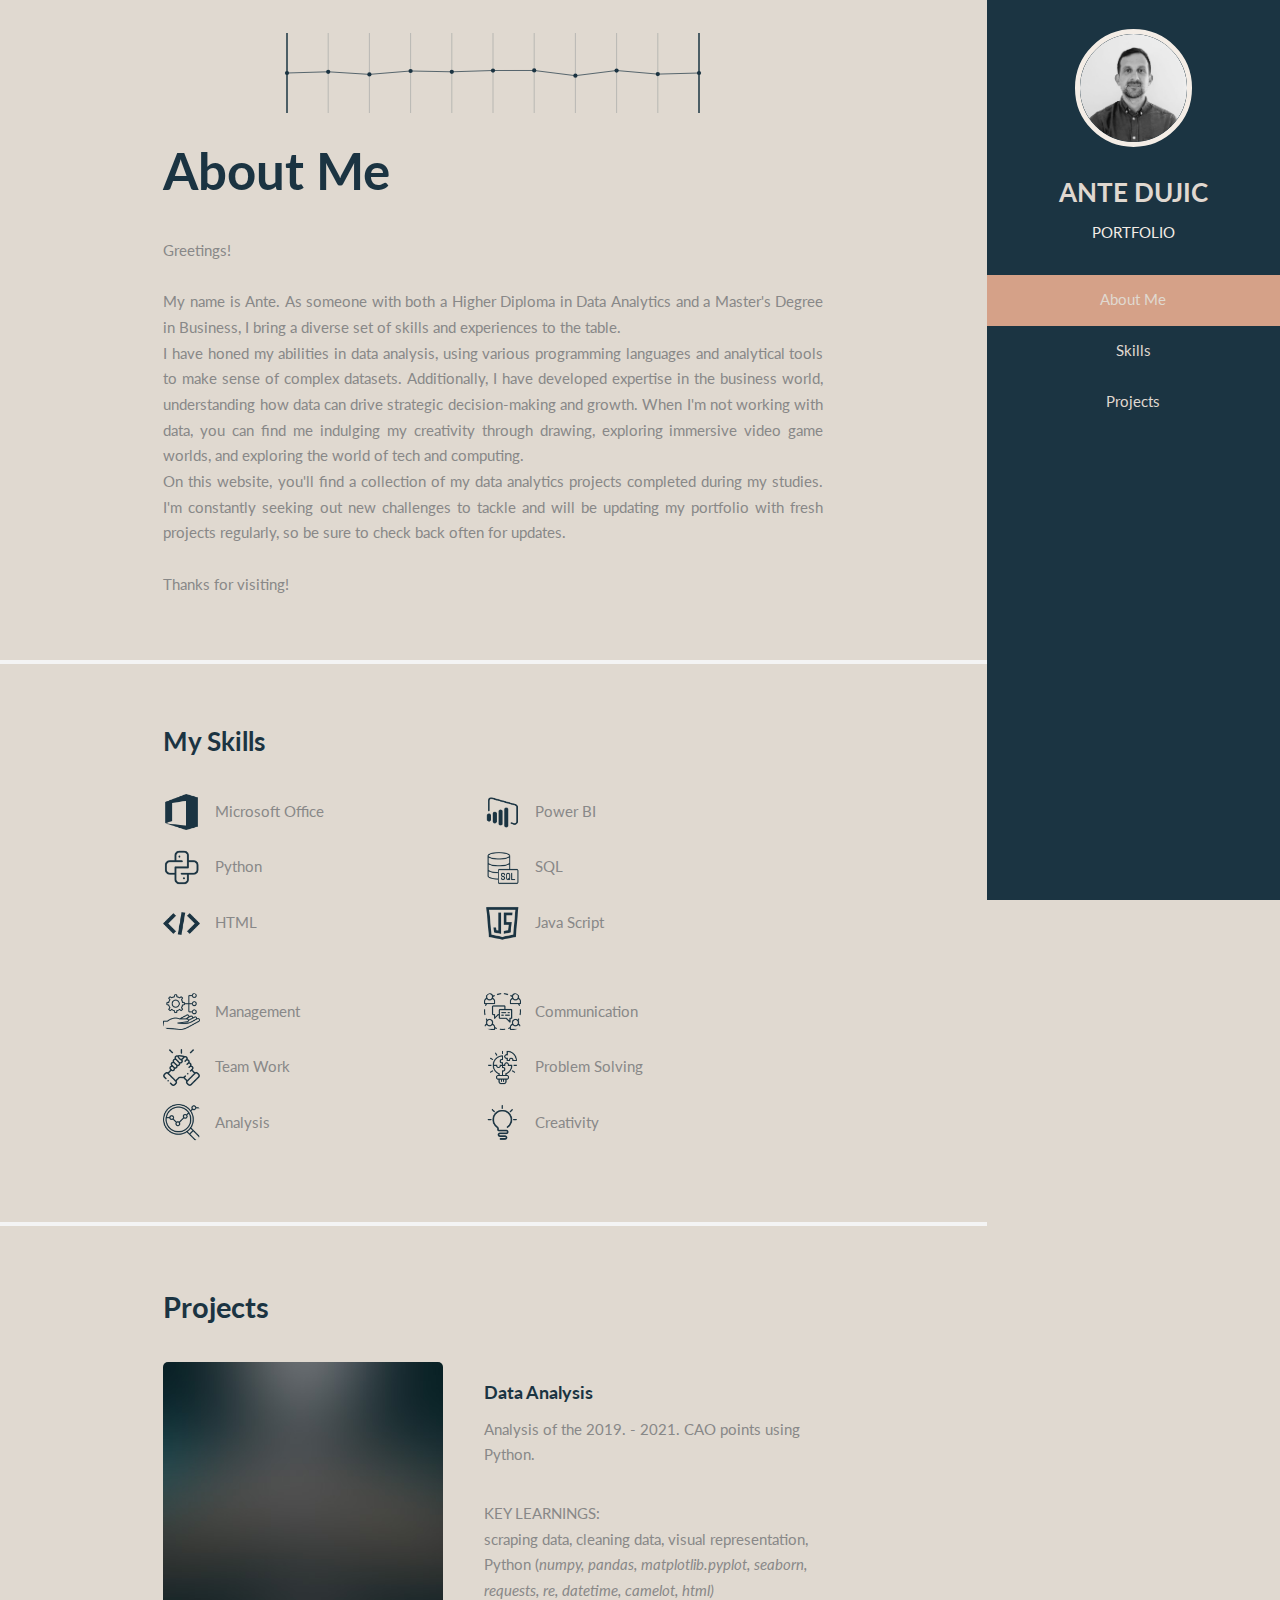
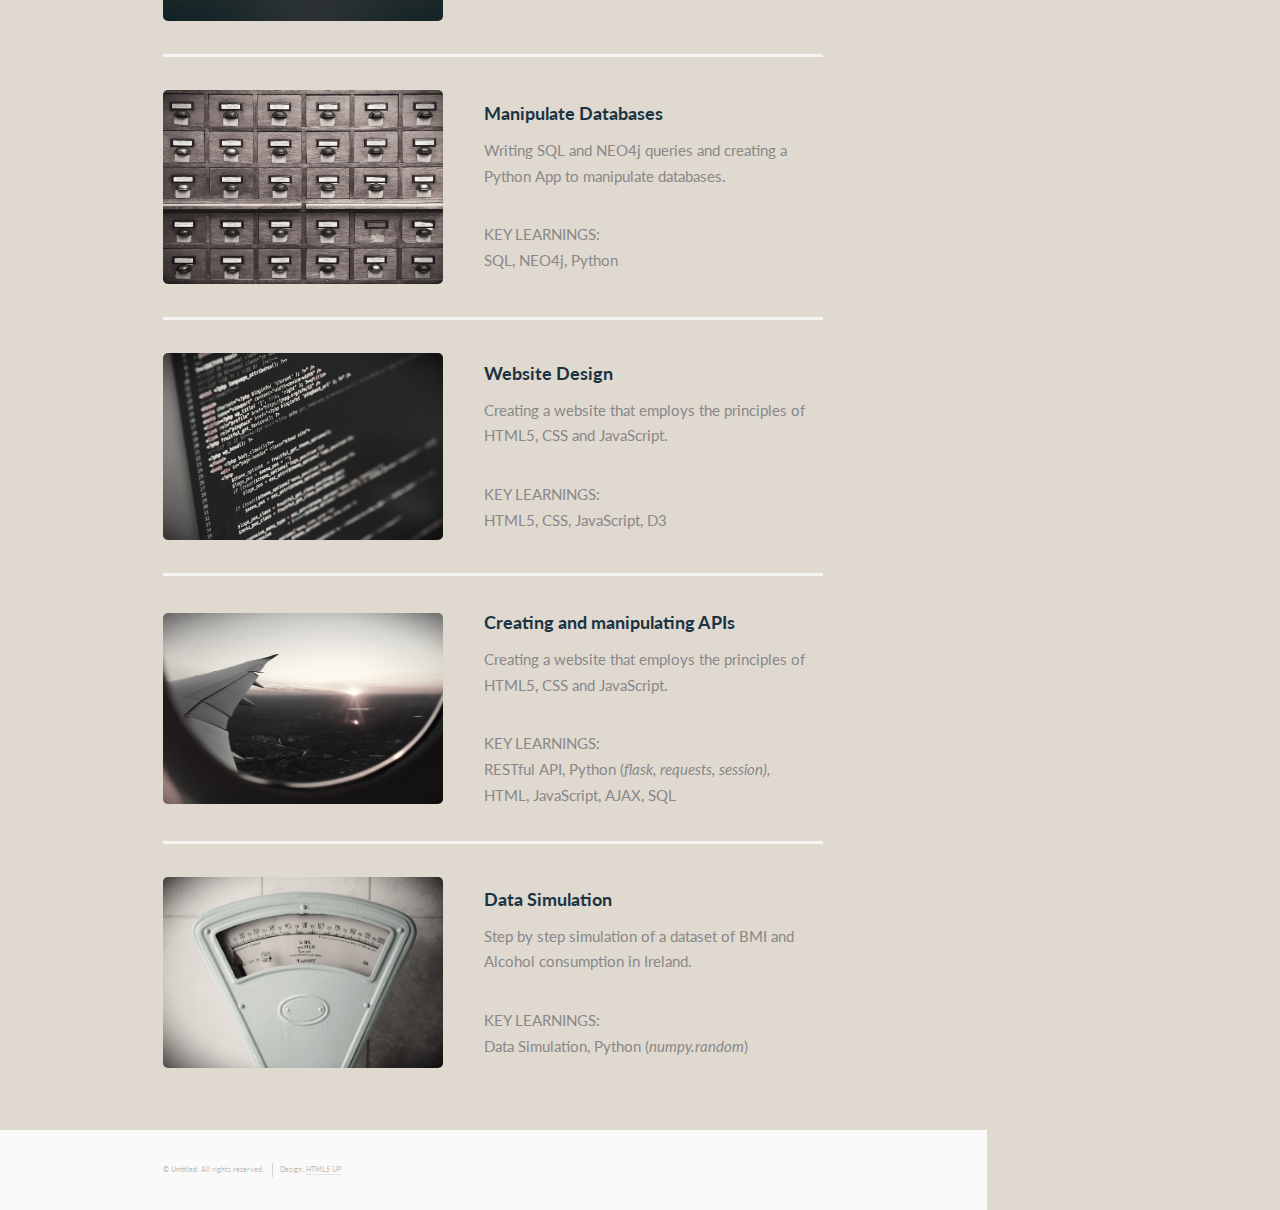
==== commit b186b8d0: "Data Simulation Project + small updates" ====
--- a/index.html
+++ b/index.html
@@ -122,6 +122,14 @@
 												<h4>Creating and manipulating APIs</h4>
 												<p>Creating a website that employs the principles of HTML5, CSS and JavaScript.</p>
 												<p>KEY LEARNINGS: </br> RESTful API, Python (<i>flask, requests, session), </i> HTML, JavaScript, AJAX, SQL</p>
+											</div>
+										</article>
+										<article>
+											<a href="https://nbviewer.org/github/AnteDujic/Programming-for-Data-Analysis_project/blob/main/bmi_ireland.ipynb" target="_blank" class="image"><img src="images/pic05.jpg" alt="" /></a>
+											<div class="inner">
+												<h4>Data Simulation</h4>
+												<p>Step by step simulation of a dataset of BMI and Alcohol consumption in Ireland.</p>
+												<p>KEY LEARNINGS: </br> Data Simulation, Python (<i>numpy.random</i>)</p>
 											</div>
 										</article>
 									</div>
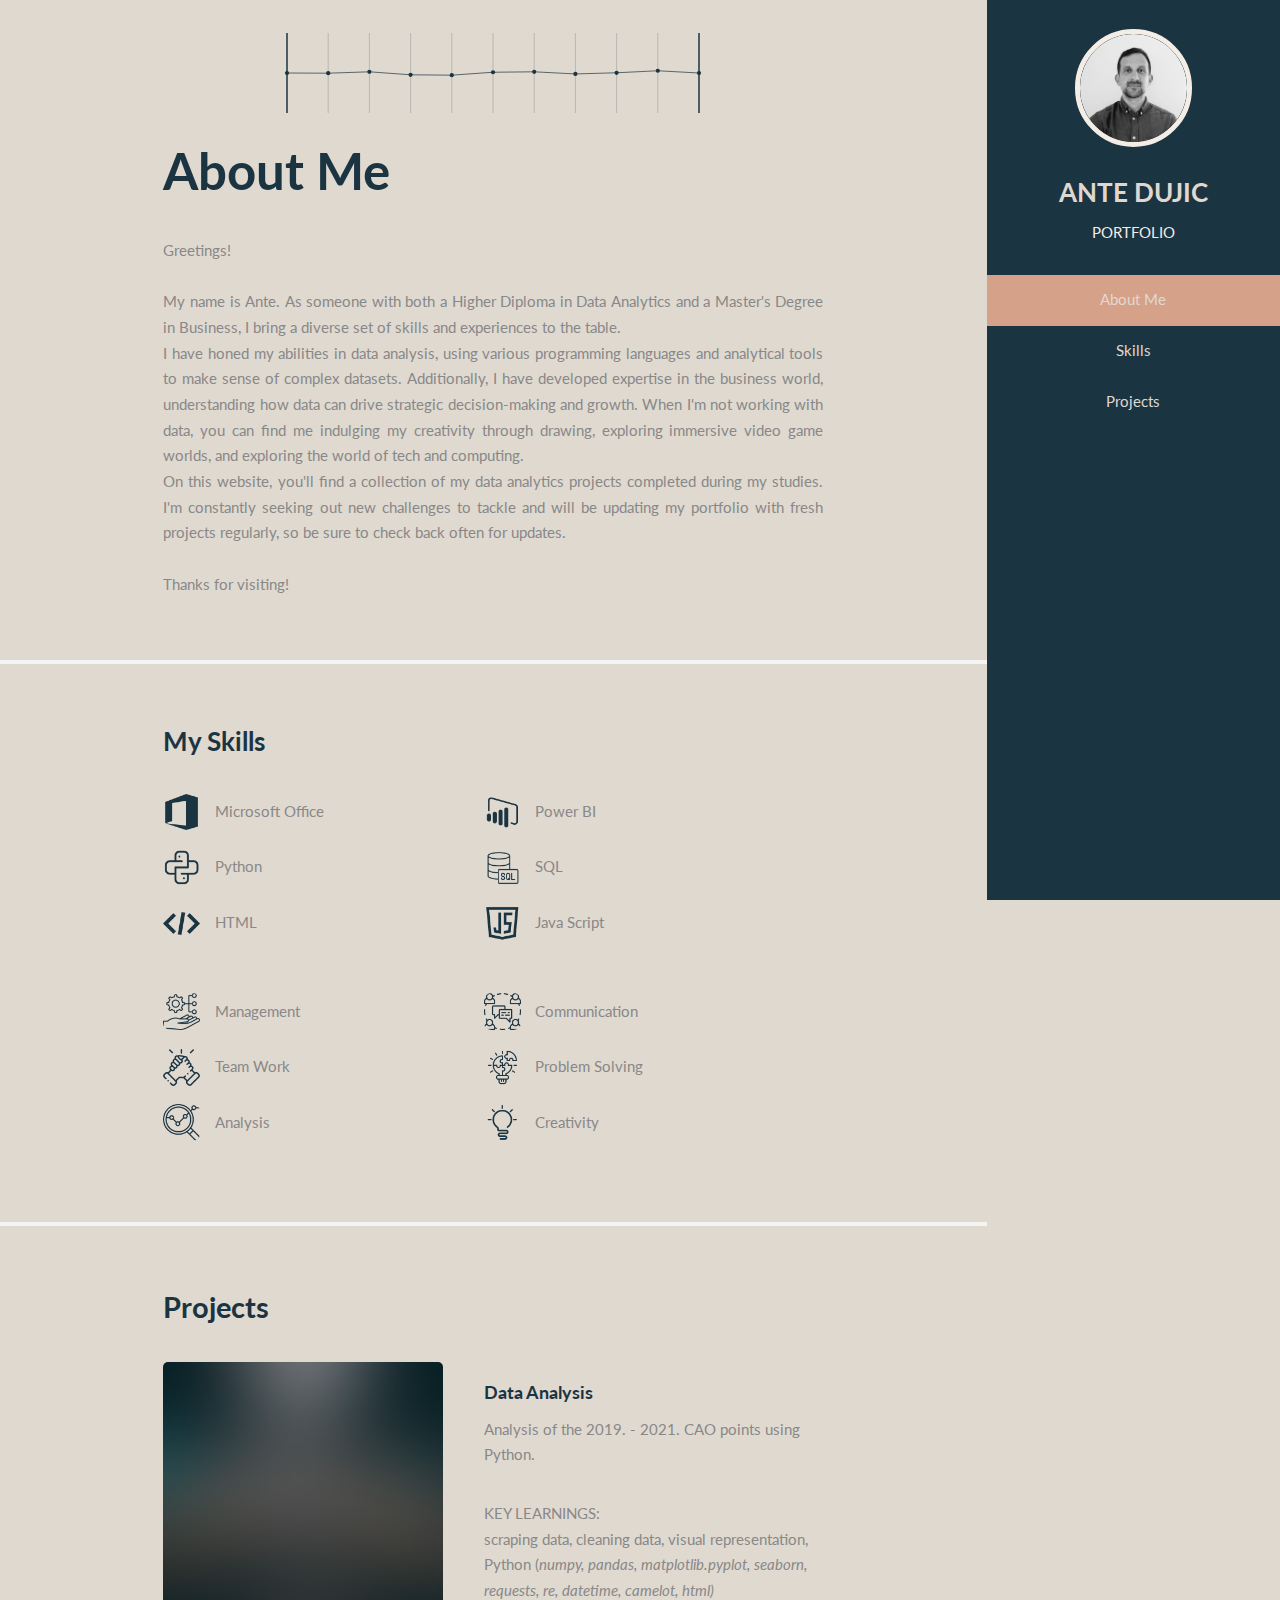
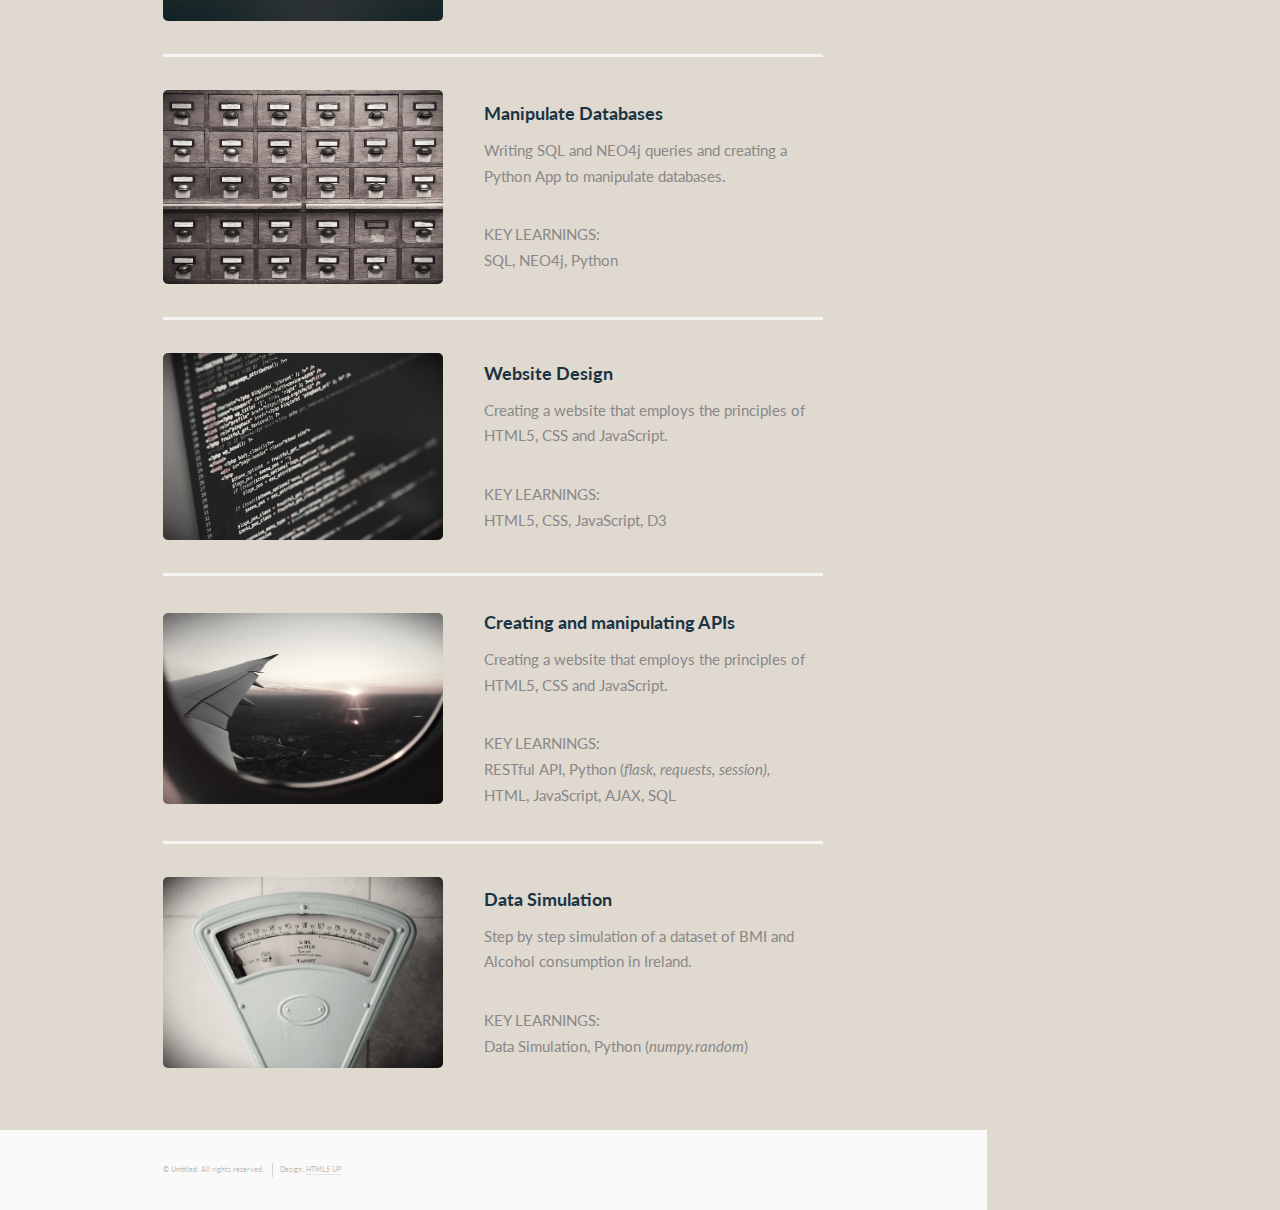
==== commit 55e1e8a0: "HTML title" ====
--- a/index.html
+++ b/index.html
@@ -6,7 +6,7 @@
 -->
 <html>
 	<head>
-		<title>Read Only by HTML5 UP</title>
+		<title>Ante Dujic Portfolio</title>
 		<meta charset="utf-8" />
 		<meta name="viewport" content="width=device-width, initial-scale=1, user-scalable=no" />
 		<link rel="stylesheet" href="assets/css/main.css" />
@@ -16,7 +16,7 @@
 		<!-- Header -->
 			<section id="header">
 				<header>
-					<span class="image avatar"><img src="images/profile.jpg" alt="" /></span>
+					<span class="image avatar"><img src="images/profile.jpg" alt="Ante" /></span>
 					<h1 id="logo"><a href="#">ANTE DUJIC</a></h1>
 					<p>PORTFOLIO</p>
 				</header>
@@ -72,7 +72,7 @@
 										<li><img src="images/icons/python.png" alt="Python">Python</li>	
 										<li><img src="images/icons/sql.png" alt="Sql">SQL</li>
 										<li><img src="images/icons/html.png" alt="html">HTML</li>
-										<li><img src="images/icons/js.png" alt="Sql">Java Script</li>
+										<li><img src="images/icons/js.png" alt="JS">Java Script</li>
 									</ul>
 									<ul class="feature-icons">
 										<li><img src="images/icons/manage.png" alt="Management">Management</li>
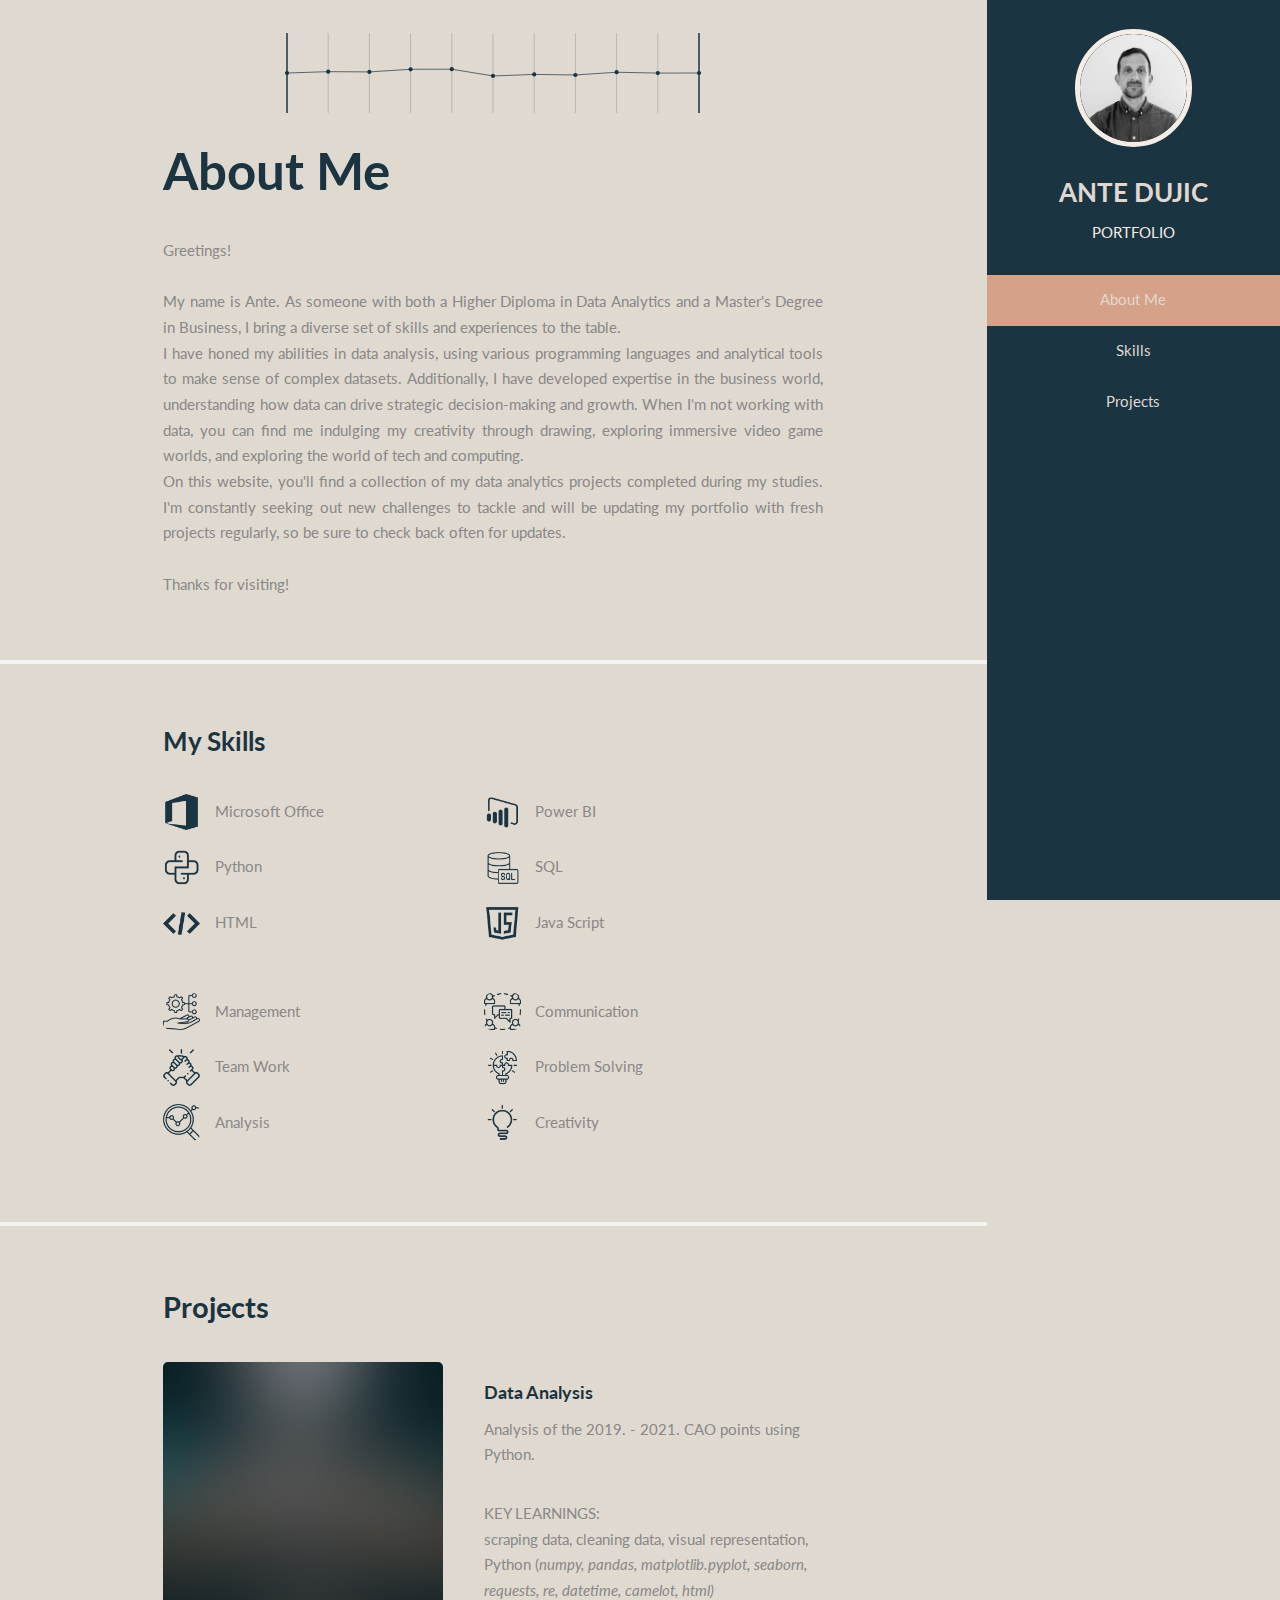
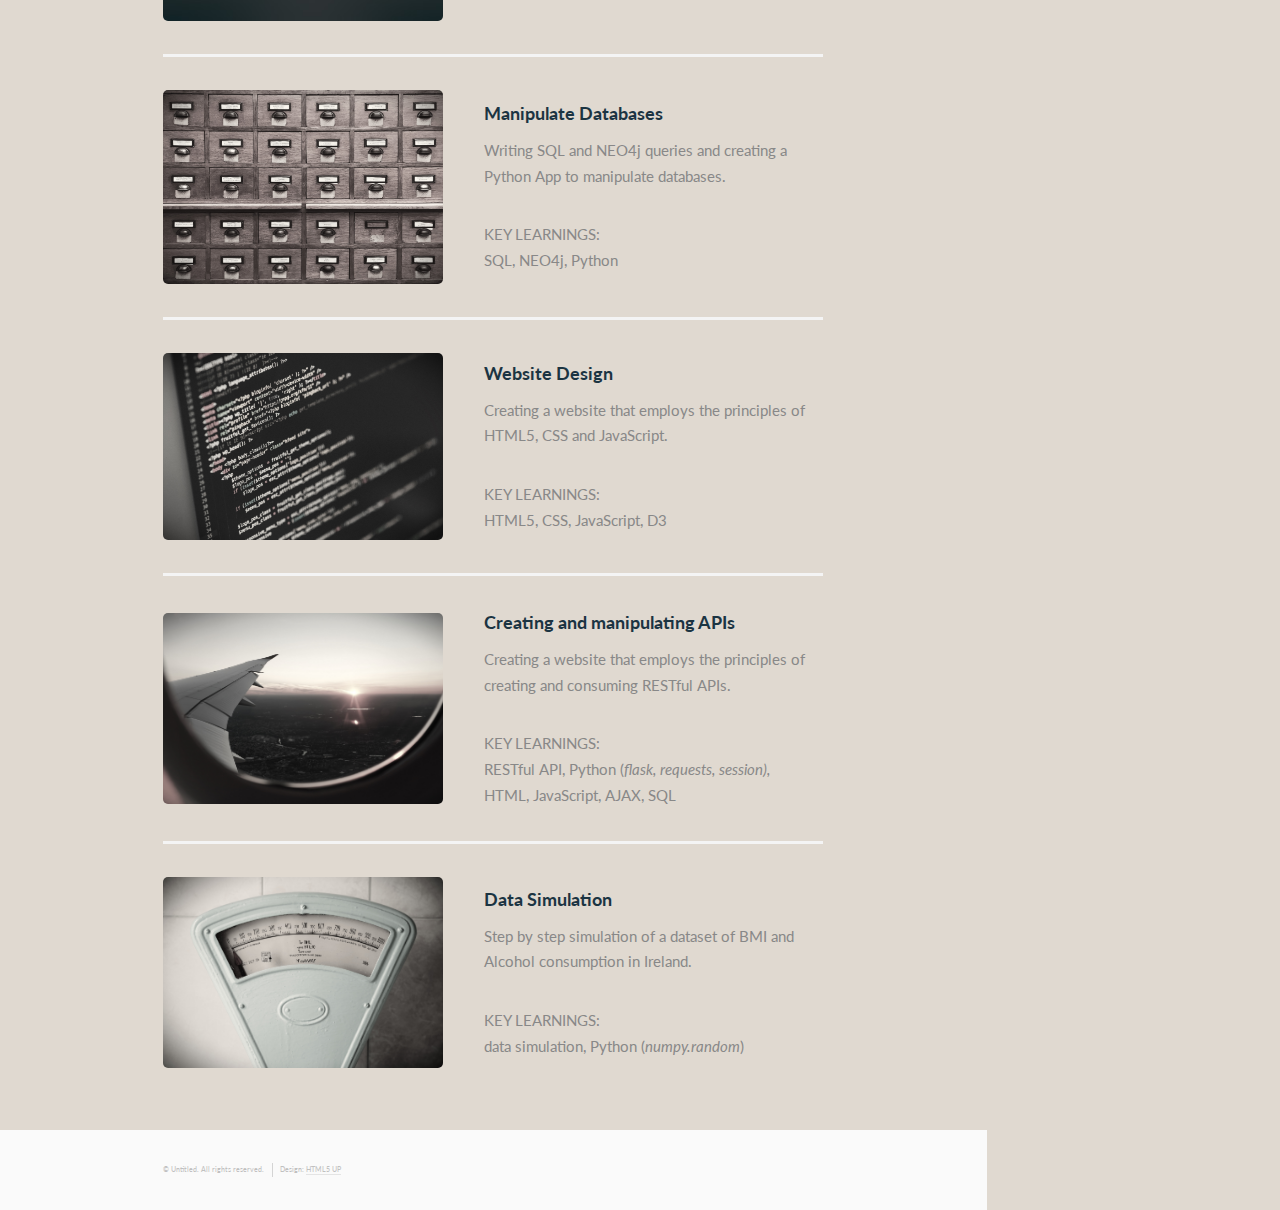
==== commit 7ef9f67b: "Edit API" ====
--- a/index.html
+++ b/index.html
@@ -120,7 +120,7 @@
 											<a href="https://github.com/AnteDujic/data-representation-BigProject" target="_blank" class="image"><img src="images/pic04.jpg" alt="" /></a>
 											<div class="inner">
 												<h4>Creating and manipulating APIs</h4>
-												<p>Creating a website that employs the principles of HTML5, CSS and JavaScript.</p>
+												<p>Creating a website that employs the principles of creating and consuming RESTful APIs.</p>
 												<p>KEY LEARNINGS: </br> RESTful API, Python (<i>flask, requests, session), </i> HTML, JavaScript, AJAX, SQL</p>
 											</div>
 										</article>
@@ -129,7 +129,7 @@
 											<div class="inner">
 												<h4>Data Simulation</h4>
 												<p>Step by step simulation of a dataset of BMI and Alcohol consumption in Ireland.</p>
-												<p>KEY LEARNINGS: </br> Data Simulation, Python (<i>numpy.random</i>)</p>
+												<p>KEY LEARNINGS: </br> data simulation, Python (<i>numpy.random</i>)</p>
 											</div>
 										</article>
 									</div>
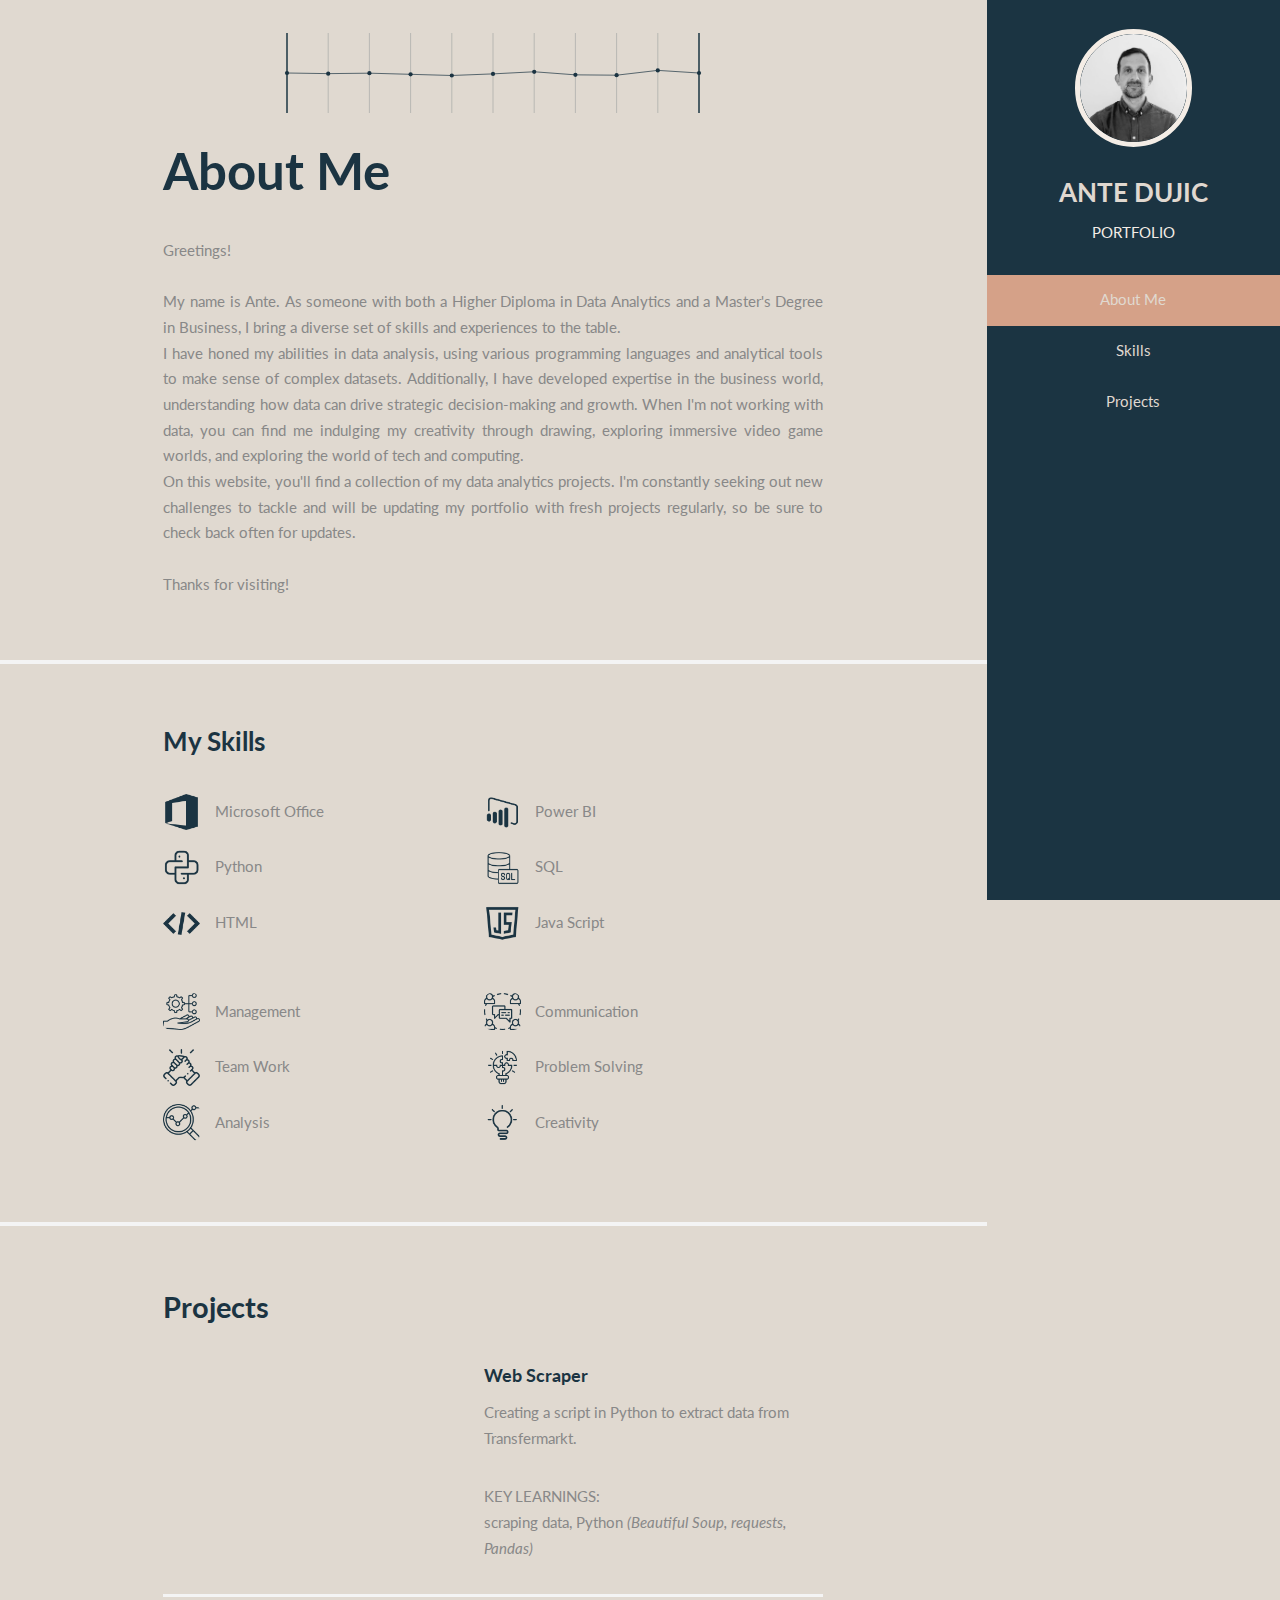
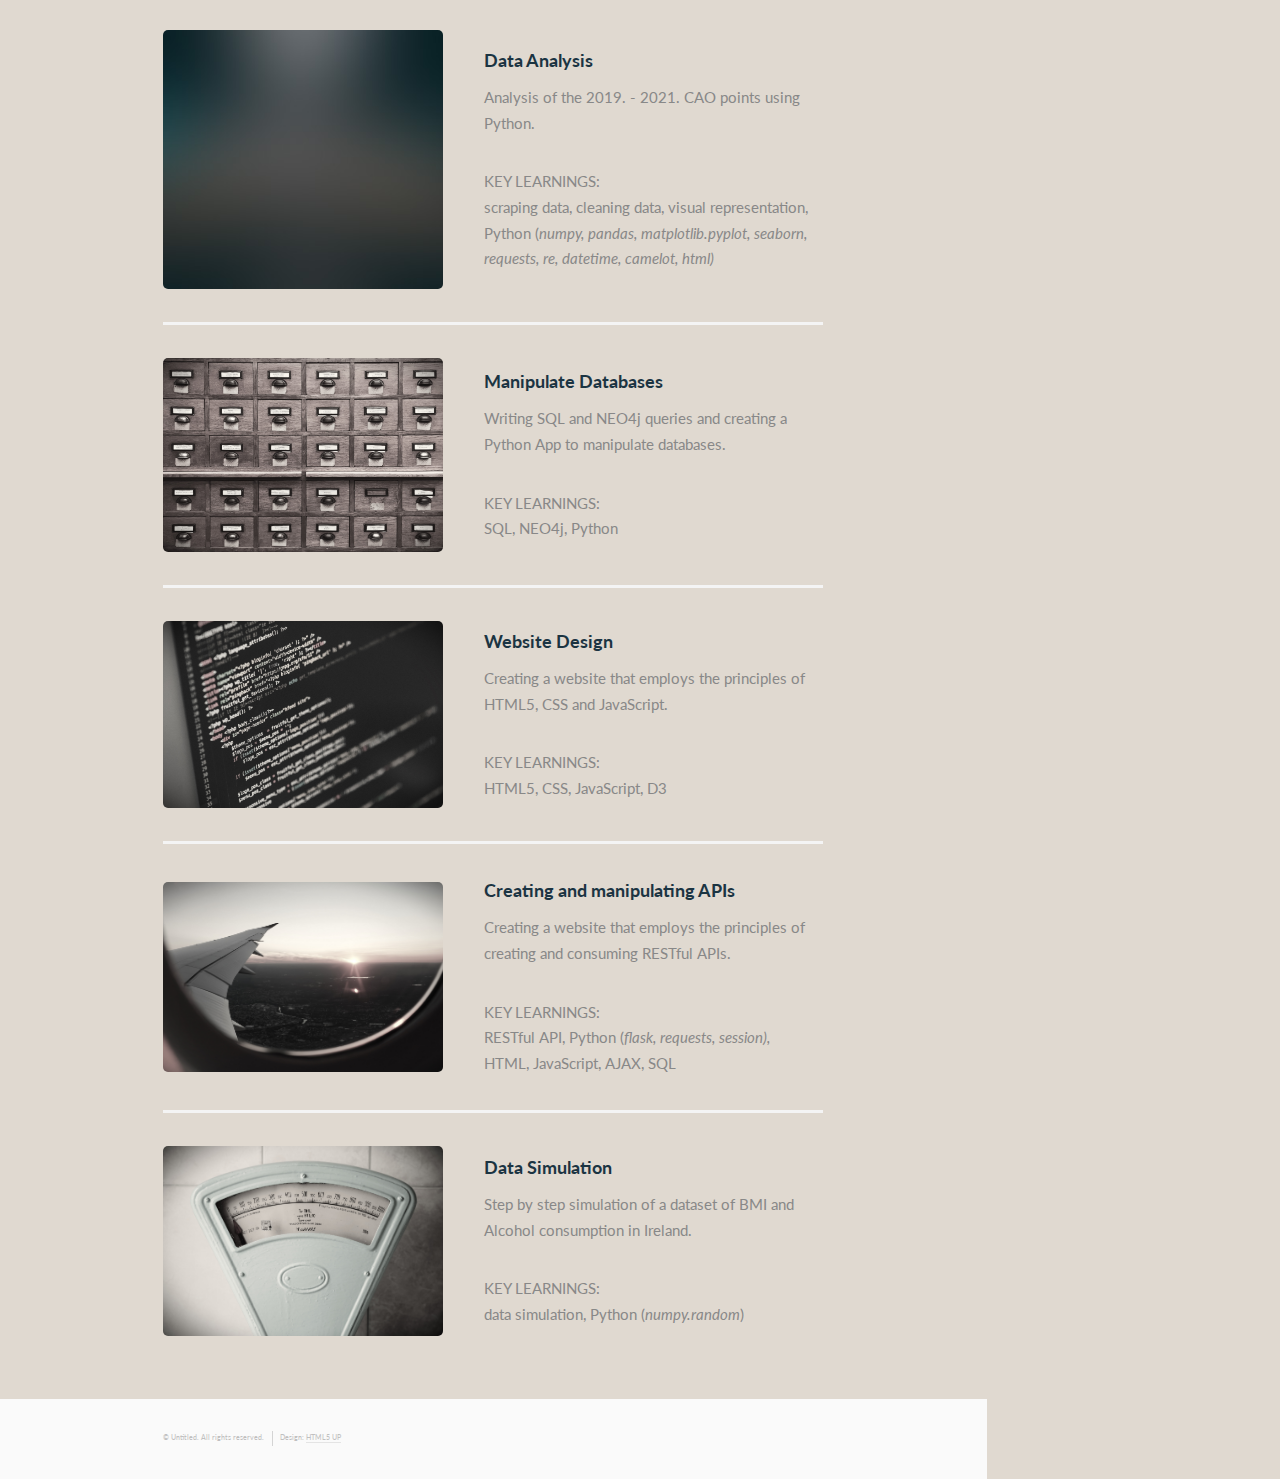
==== commit c0be84f4: "Add web scraper project" ====
--- a/index.html
+++ b/index.html
@@ -55,7 +55,7 @@
 									</header>
 									<p>Greetings! </br></br>
 									My name is Ante. As someone with both a Higher Diploma in Data Analytics and a Master's Degree in Business, I bring a diverse set of skills and experiences to the table. </br> I have honed my abilities in data analysis, using various programming languages and analytical tools to make sense of complex datasets. Additionally, I have developed expertise in the business world, understanding how data can drive strategic decision-making and growth. When I'm not working with data, you can find me indulging my creativity through drawing, exploring immersive video game worlds, and exploring the world of tech and computing.</br>
-									On this website, you'll find a collection of my data analytics projects completed during my studies. I'm constantly seeking out new challenges to tackle and will be updating my portfolio with fresh projects regularly, so be sure to check back often for updates.</br></br>
+									On this website, you'll find a collection of my data analytics projects. I'm constantly seeking out new challenges to tackle and will be updating my portfolio with fresh projects regularly, so be sure to check back often for updates.</br></br>
 									Thanks for visiting! </p>
 								</div>
 							</section>
@@ -92,6 +92,16 @@
 									<h2>Projects</h2>
 									<p></p>
 									<div class="features">
+										<article>
+											<a href="https://nbviewer.org/github/AnteDujic/TransfermarktScrap/blob/main/SuperSport_HNL.ipynb" target="_blank" class="image"><img src="images/pic06.jpg" alt="" /></a>
+											<div class="inner">
+												<h4>Web Scraper</h4>
+												<p> Creating a script in Python to extract data from Transfermarkt.</p>
+												<p>KEY LEARNINGS:</br> scraping data, Python <i>(Beautiful Soup, requests, Pandas)</i> </p>
+											</div>
+										</article>
+									
+									
 										<article>
 											<a href="https://nbviewer.org/github/AnteDujic/Fundamentals-of-Data-Analysis/blob/main/cao.ipynb" target="_blank" class="image"><img src="images/pic03.jpg" alt="" /></a>
 											<div class="inner">
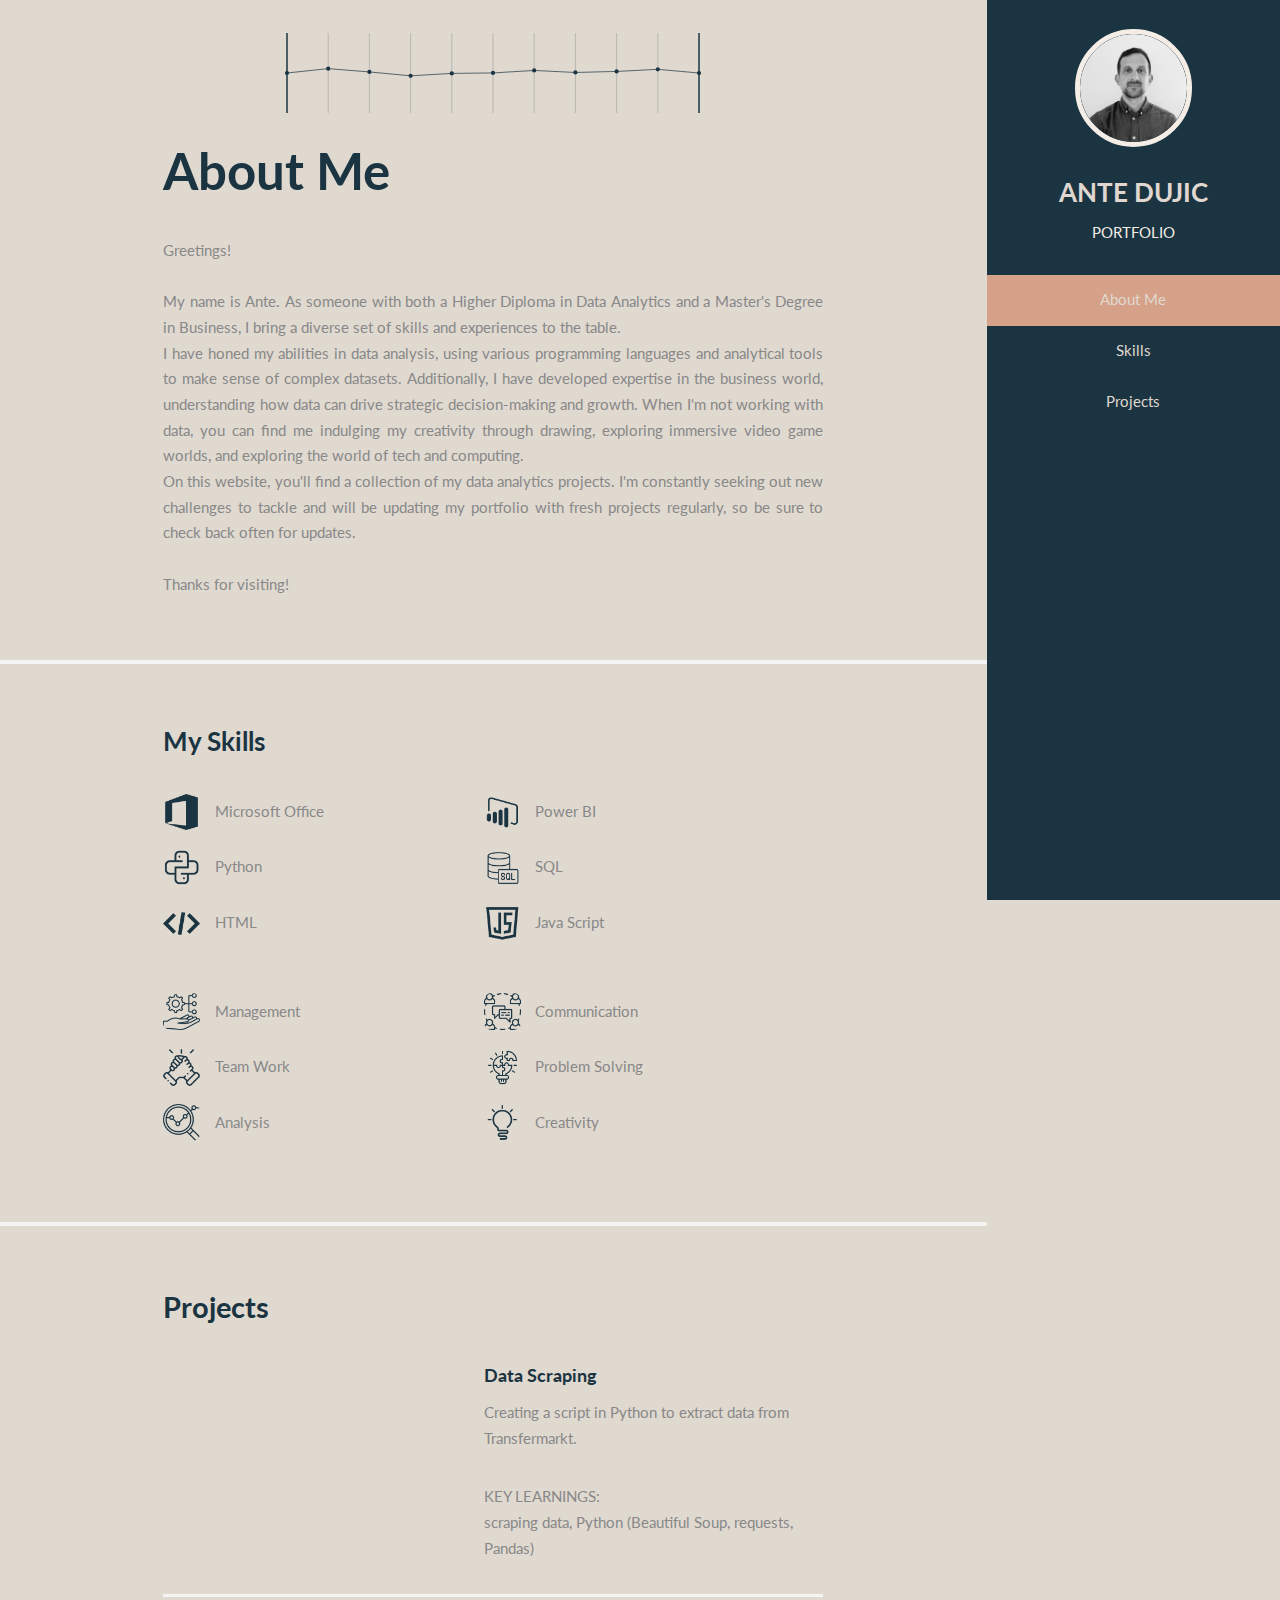
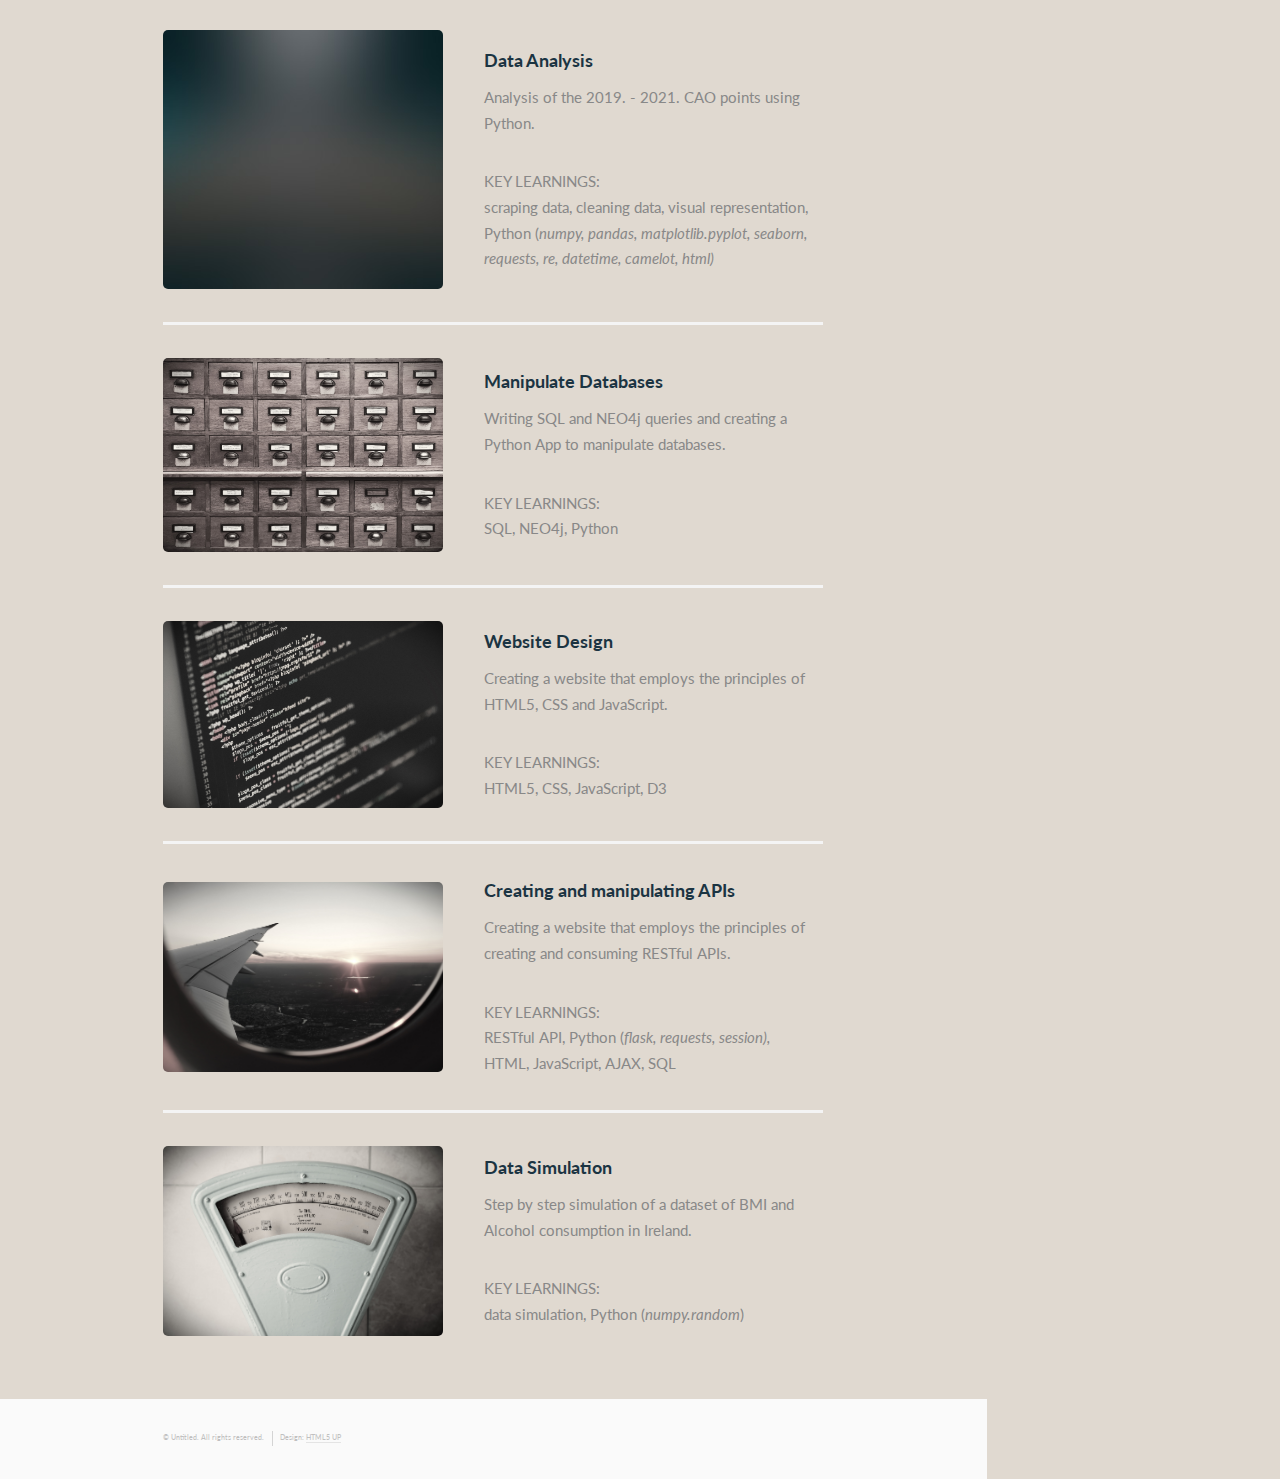
==== commit d202b480: "Data Scraping" ====
--- a/index.html
+++ b/index.html
@@ -95,9 +95,9 @@
 										<article>
 											<a href="https://nbviewer.org/github/AnteDujic/TransfermarktScrap/blob/main/SuperSport_HNL.ipynb" target="_blank" class="image"><img src="images/pic06.jpg" alt="" /></a>
 											<div class="inner">
-												<h4>Web Scraper</h4>
+												<h4>Data Scraping</h4>
 												<p> Creating a script in Python to extract data from Transfermarkt.</p>
-												<p>KEY LEARNINGS:</br> scraping data, Python <i>(Beautiful Soup, requests, Pandas)</i> </p>
+												<p>KEY LEARNINGS:</br> scraping data, Python </i>(Beautiful Soup, requests, Pandas)</i> </p>
 											</div>
 										</article>
 									
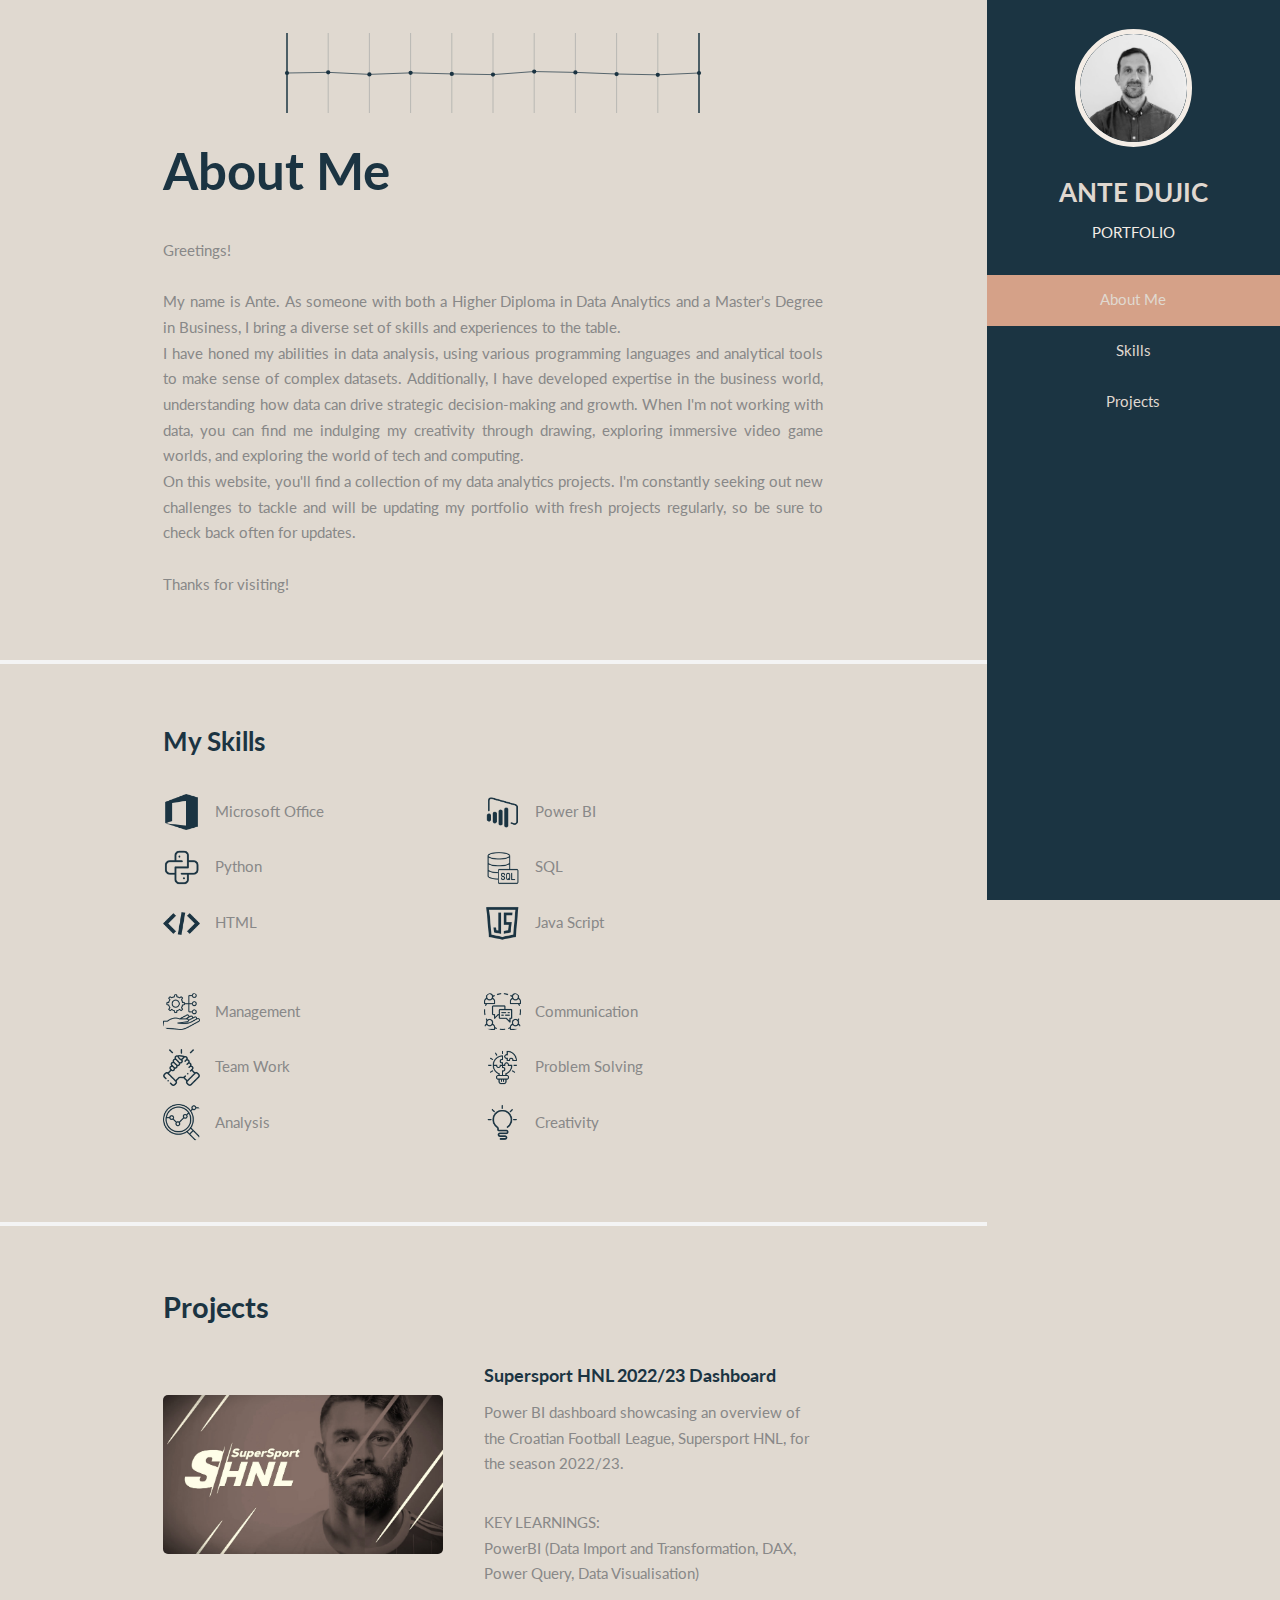
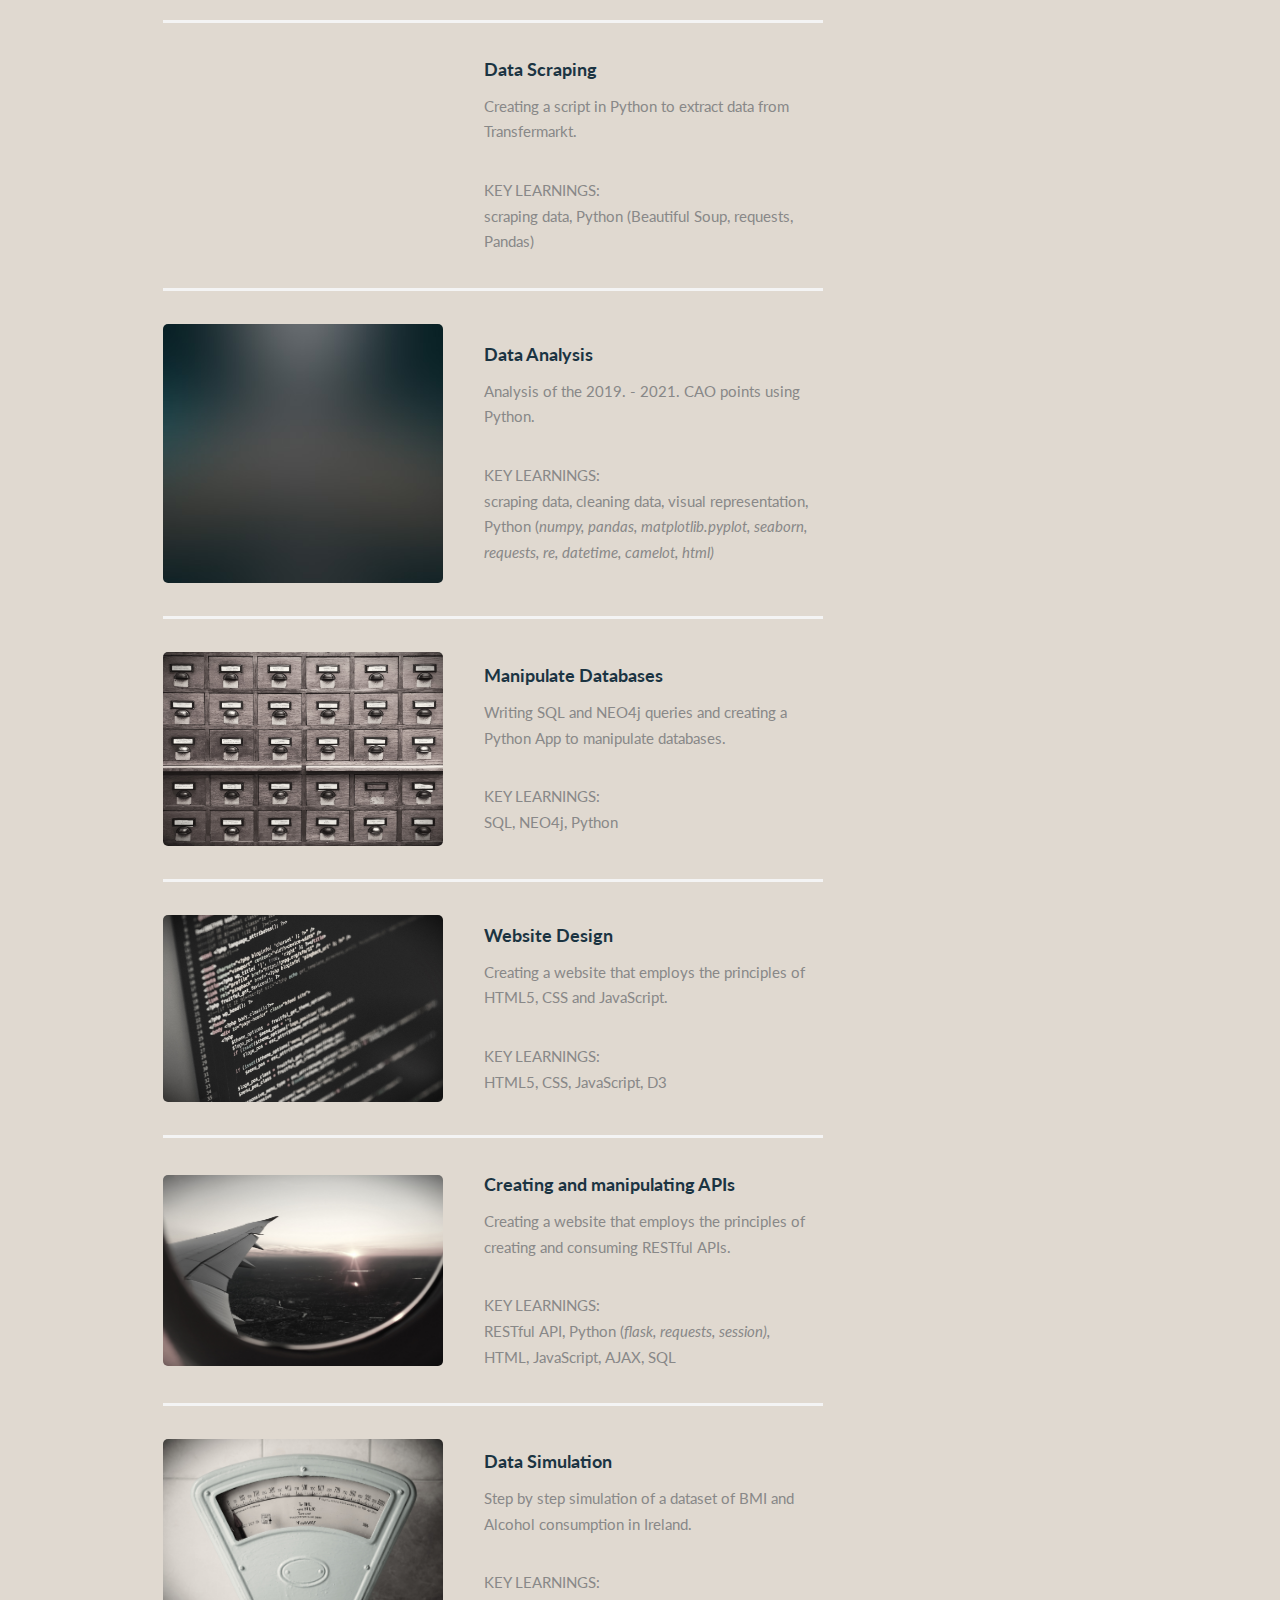
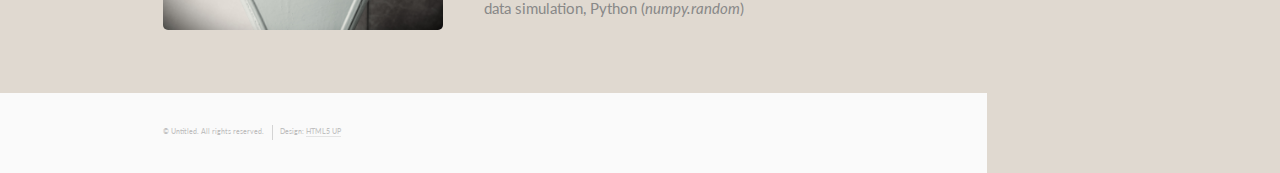
==== commit dfc3b6ad: "Supersport HNL added" ====
--- a/index.html
+++ b/index.html
@@ -92,6 +92,16 @@
 									<h2>Projects</h2>
 									<p></p>
 									<div class="features">
+										<article>
+											<a href="https://github.com/AnteDujic/HNL_PowerBI" target="_blank" class="image"><img src="images/pic07.jpg" alt="" /></a>
+											<div class="inner">
+												<h4>Supersport HNL 2022/23 Dashboard</h4>
+												<p> Power BI dashboard showcasing an overview of the Croatian Football League, Supersport HNL, for the season 2022/23.</p>
+												<p>KEY LEARNINGS:</br> PowerBI (</i>Data Import and Transformation, DAX, Power Query, Data Visualisation</i>) </p>
+											</div>
+										</article>
+									
+									
 										<article>
 											<a href="https://nbviewer.org/github/AnteDujic/TransfermarktScrap/blob/main/SuperSport_HNL.ipynb" target="_blank" class="image"><img src="images/pic06.jpg" alt="" /></a>
 											<div class="inner">
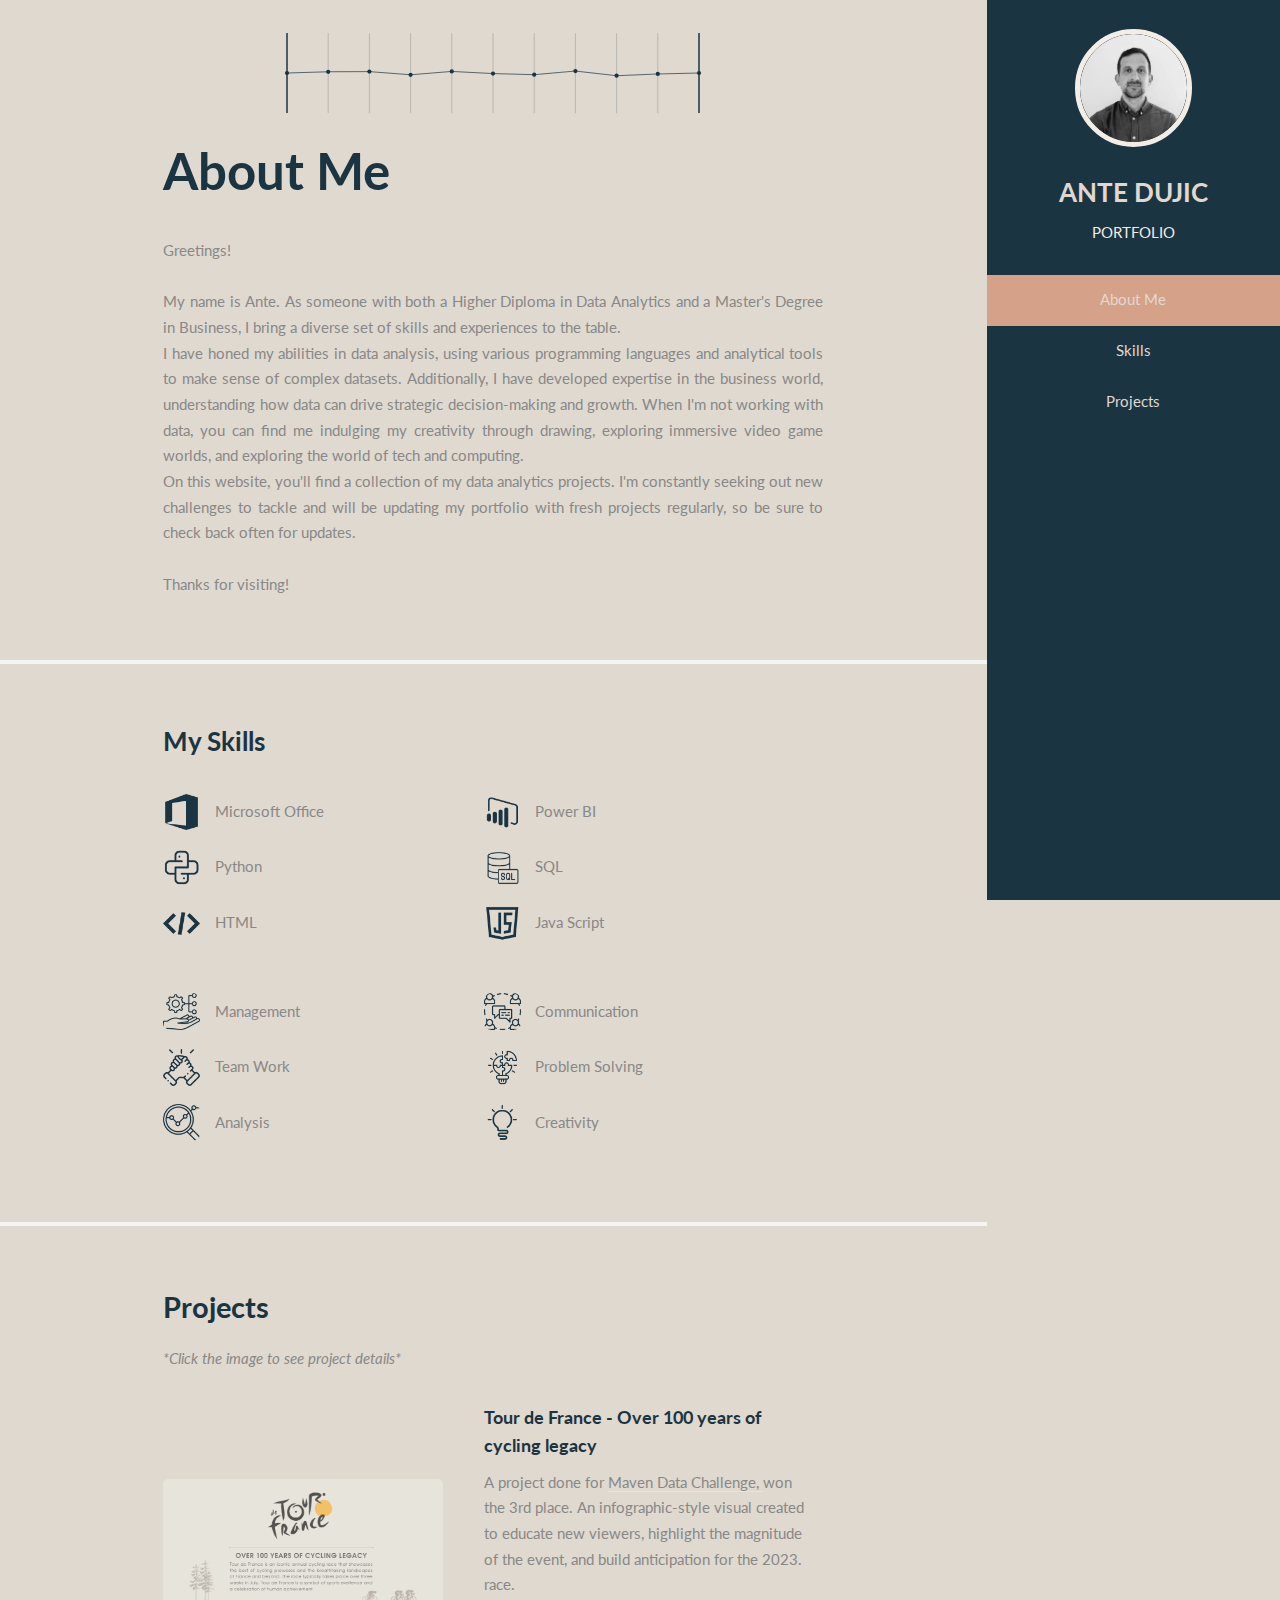
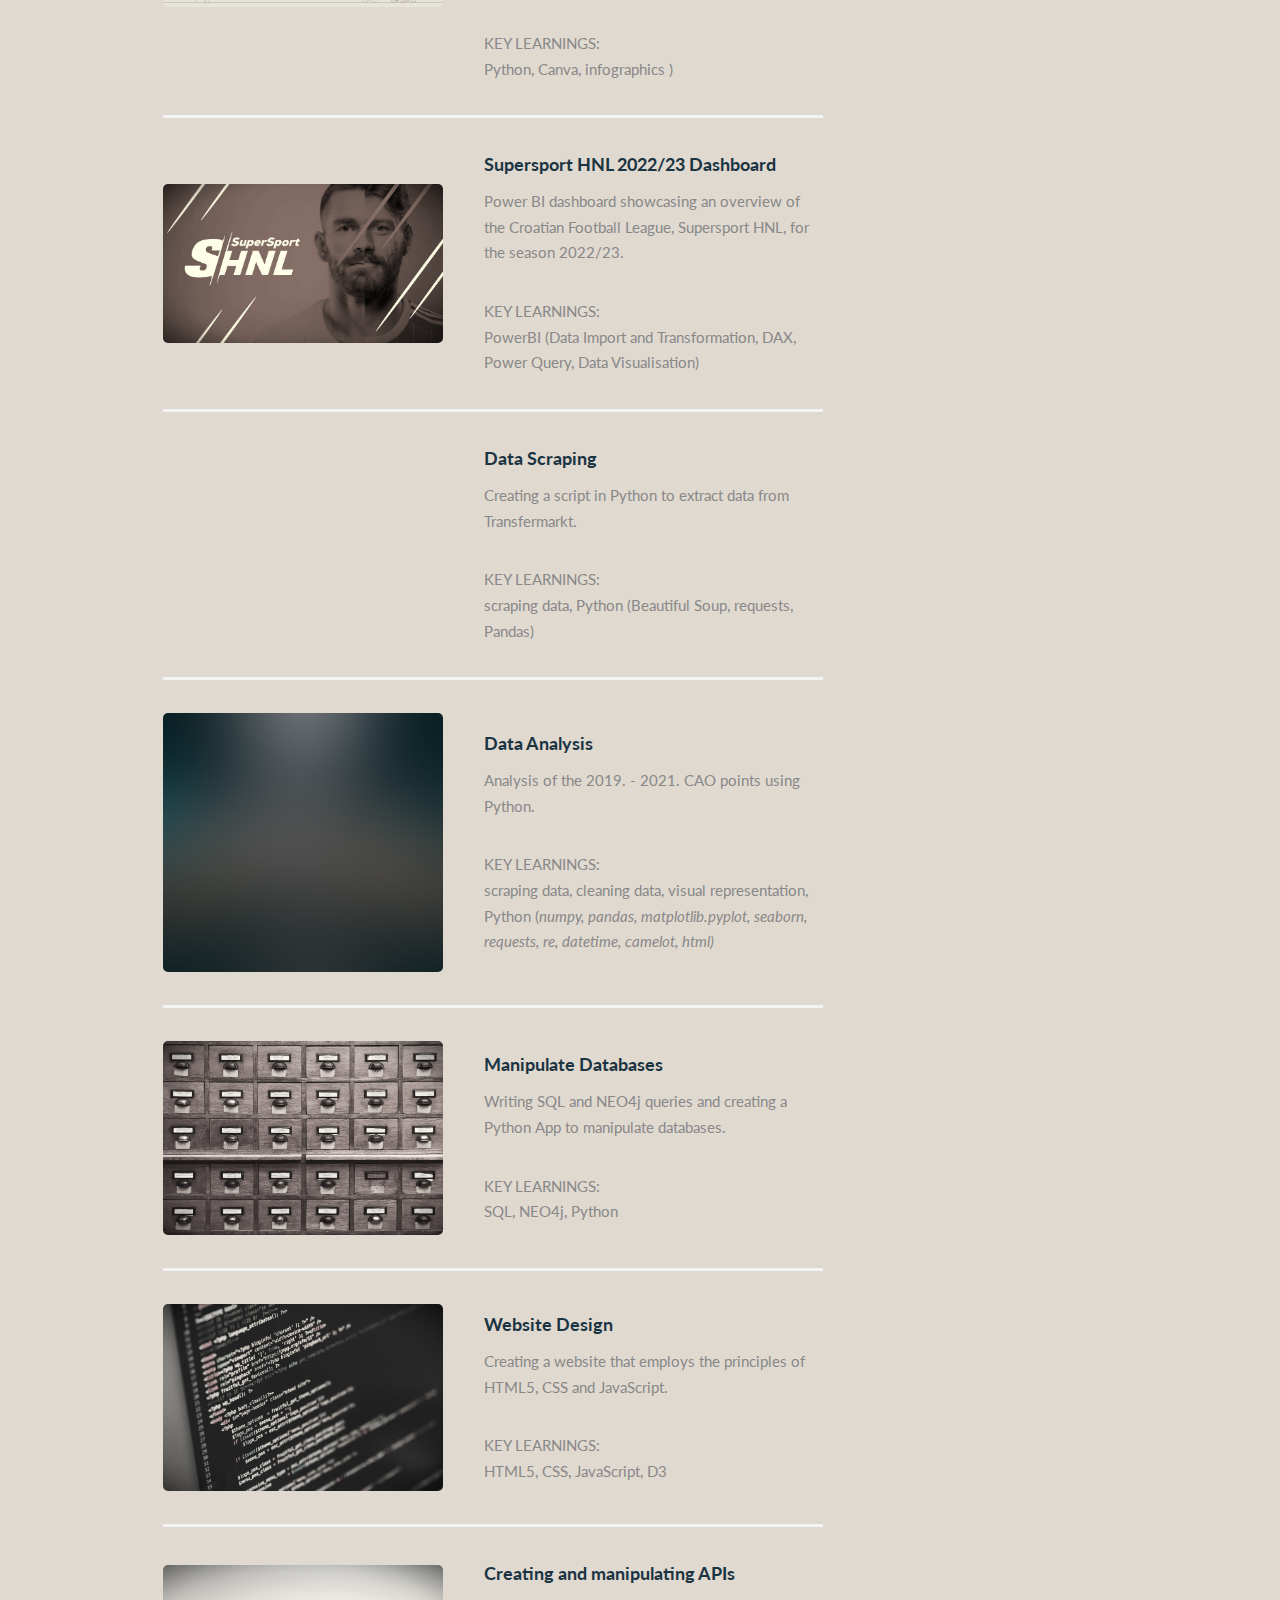
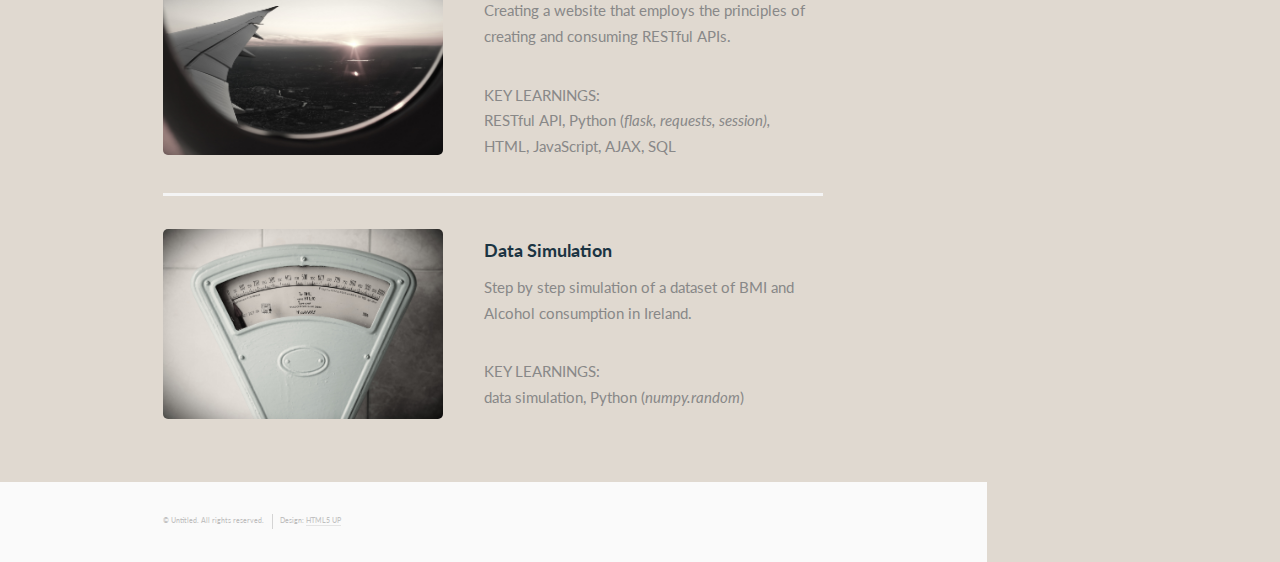
==== commit 1b169d80: "Tour de France added" ====
--- a/index.html
+++ b/index.html
@@ -90,8 +90,22 @@
 							<section id="three">
 								<div class="container">
 									<h2>Projects</h2>
+									<h8><i>*Click the image to see project details*</i></h8>
 									<p></p>
 									<div class="features">
+									
+										<article>
+											<a href="https://mavenanalytics.io/project/7102" target="_blank" class="image"><img src="images/pic08.jpg" alt="" /></a>
+											<div class="inner">
+												<h4>Tour de France - Over 100 years of cycling legacy</h4>
+												<p> A project done for <a href="https://mavenanalytics.io/challenges">Maven Data Challenge, </a> won the 3rd place.
+													 An infographic-style visual created to educate new viewers, highlight the magnitude of the event, and build anticipation for the 2023. race.
+													 
+												</p>
+												<p>KEY LEARNINGS:</br> Python, Canva, infographics </i>) </p>
+											</div>
+										</article>
+									
 										<article>
 											<a href="https://github.com/AnteDujic/HNL_PowerBI" target="_blank" class="image"><img src="images/pic07.jpg" alt="" /></a>
 											<div class="inner">
